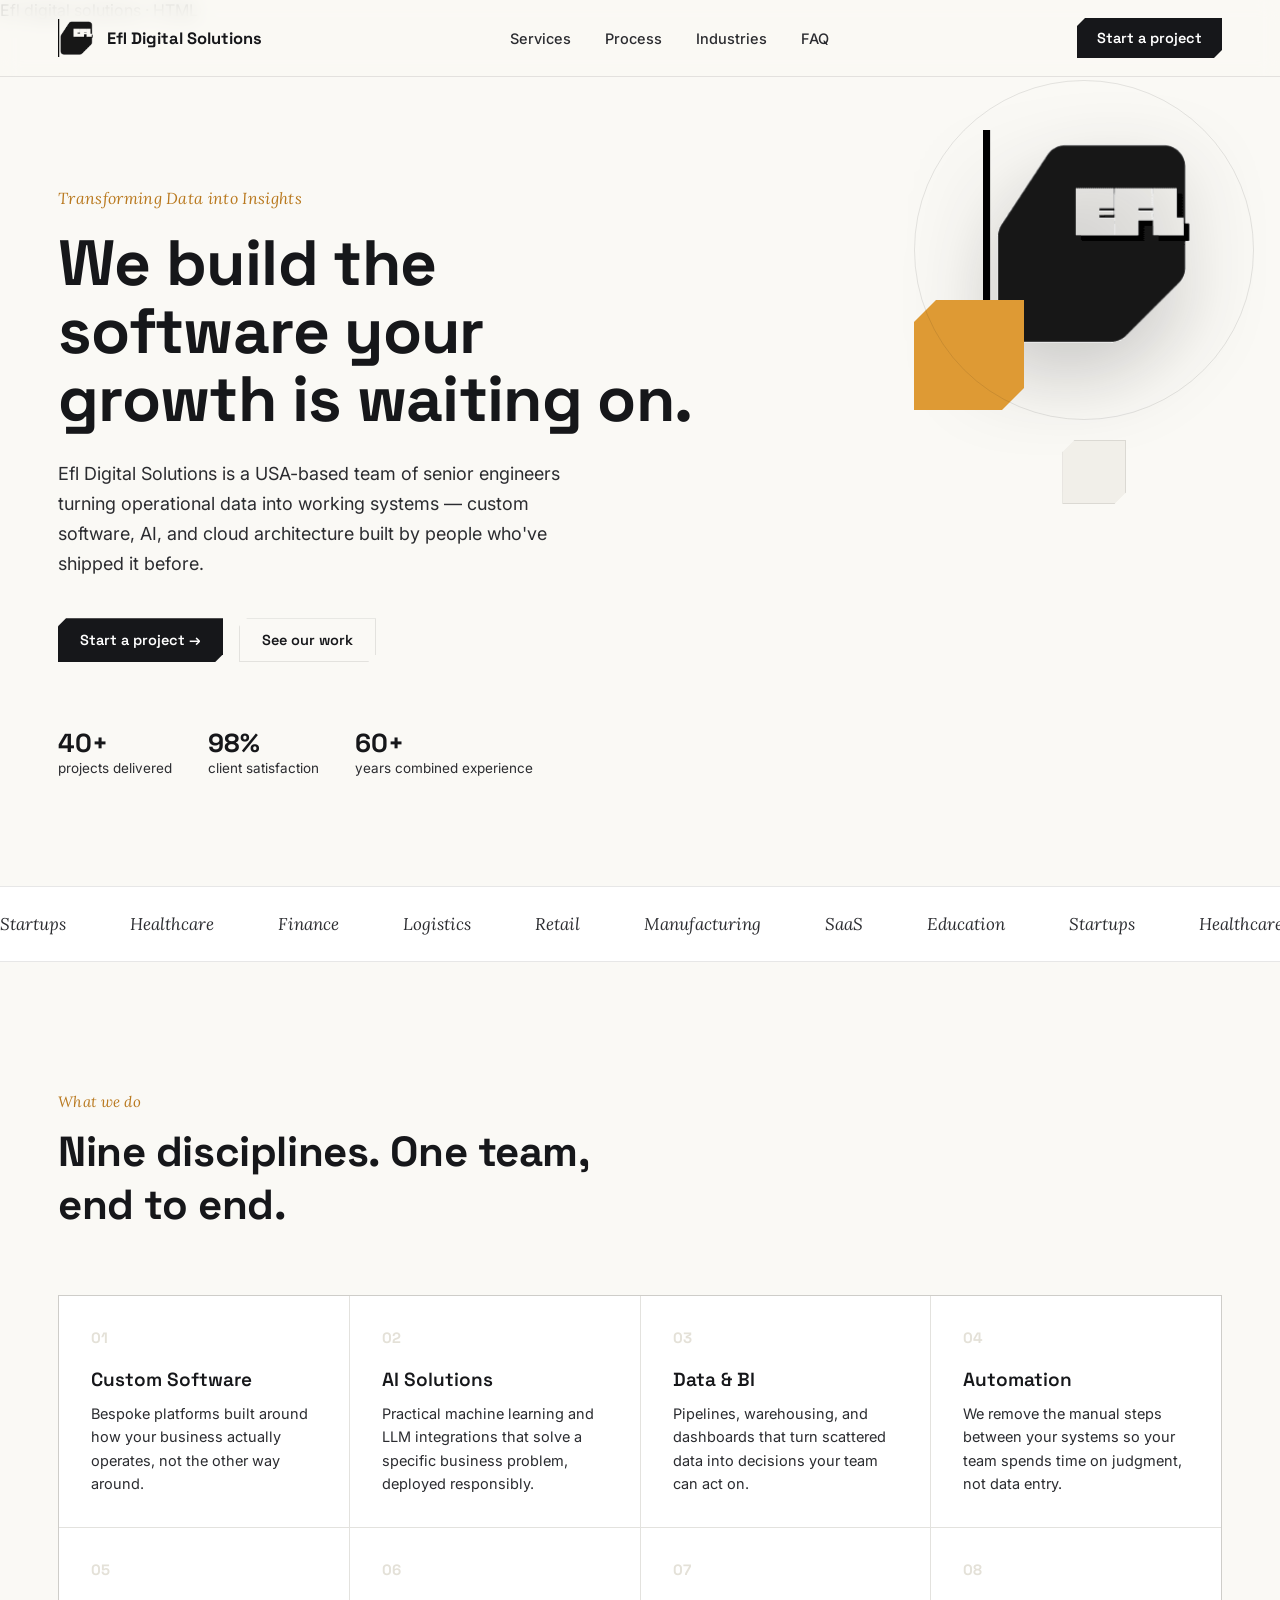
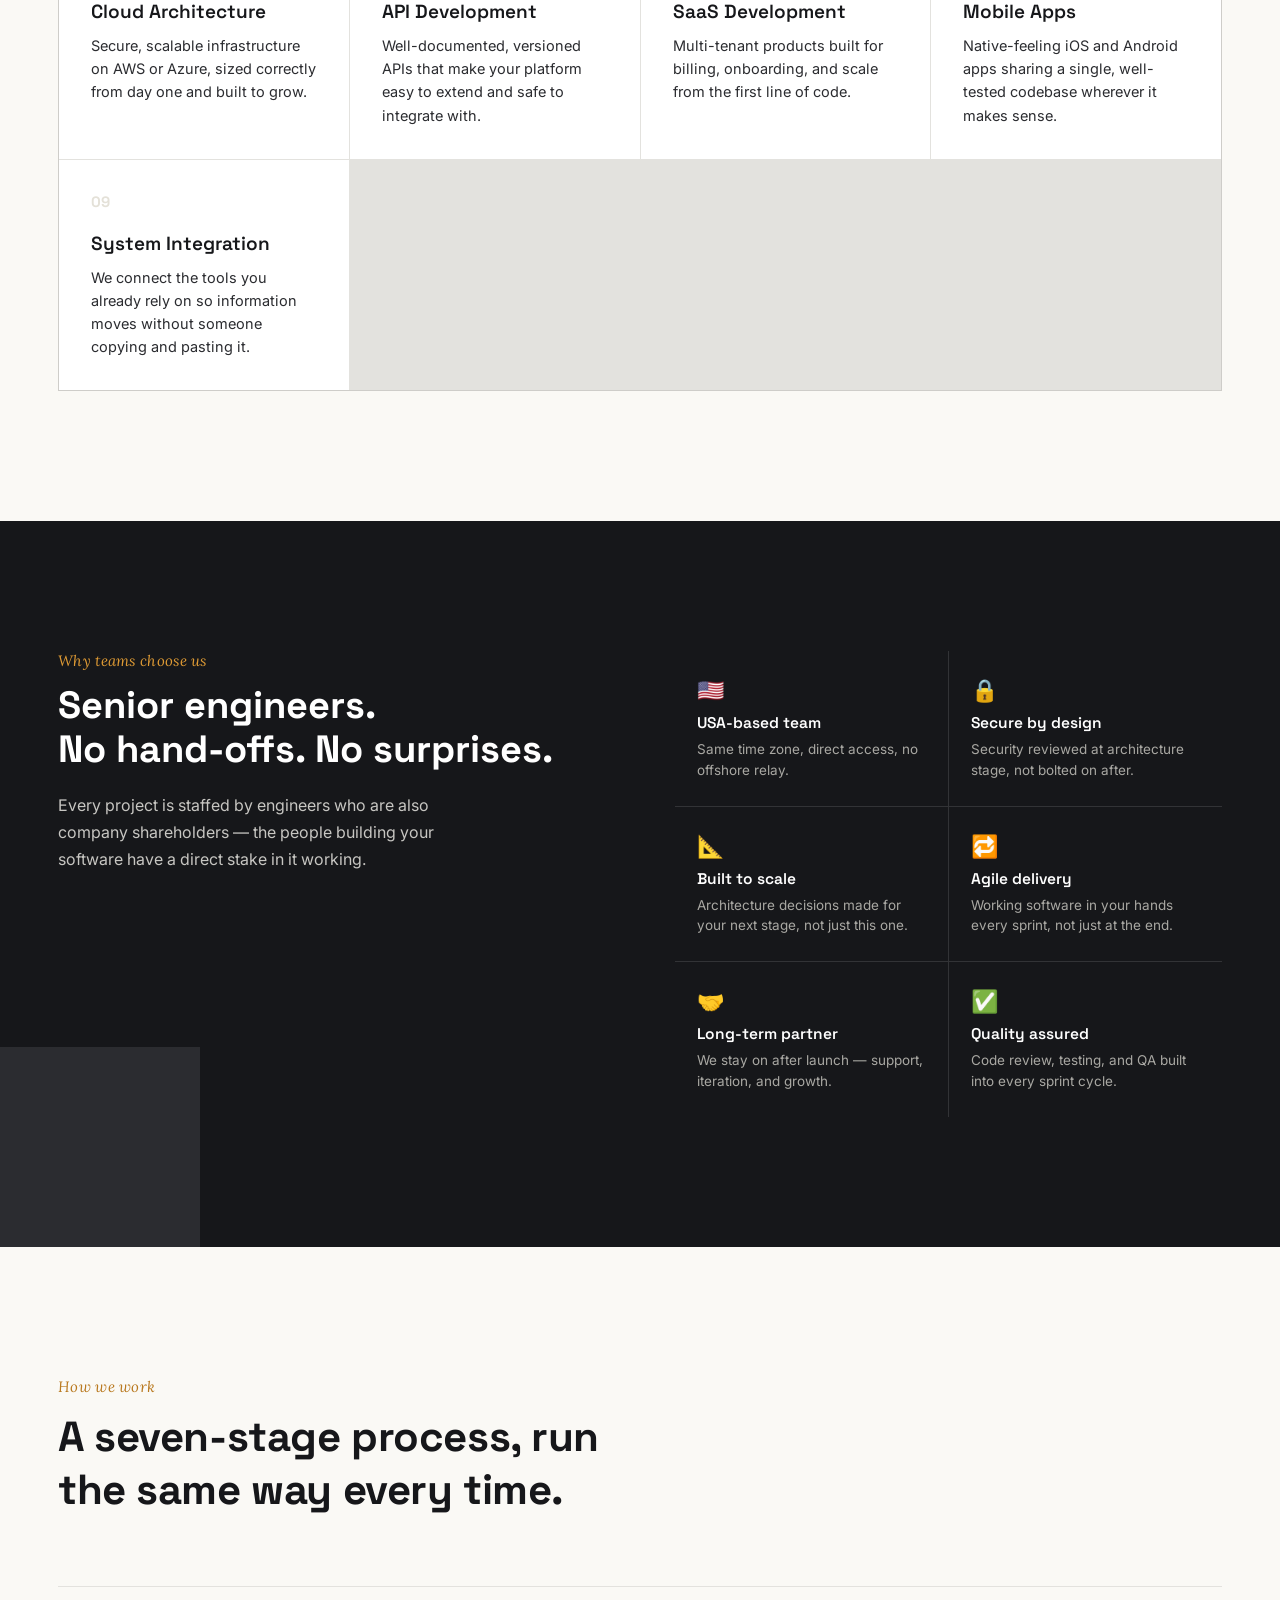
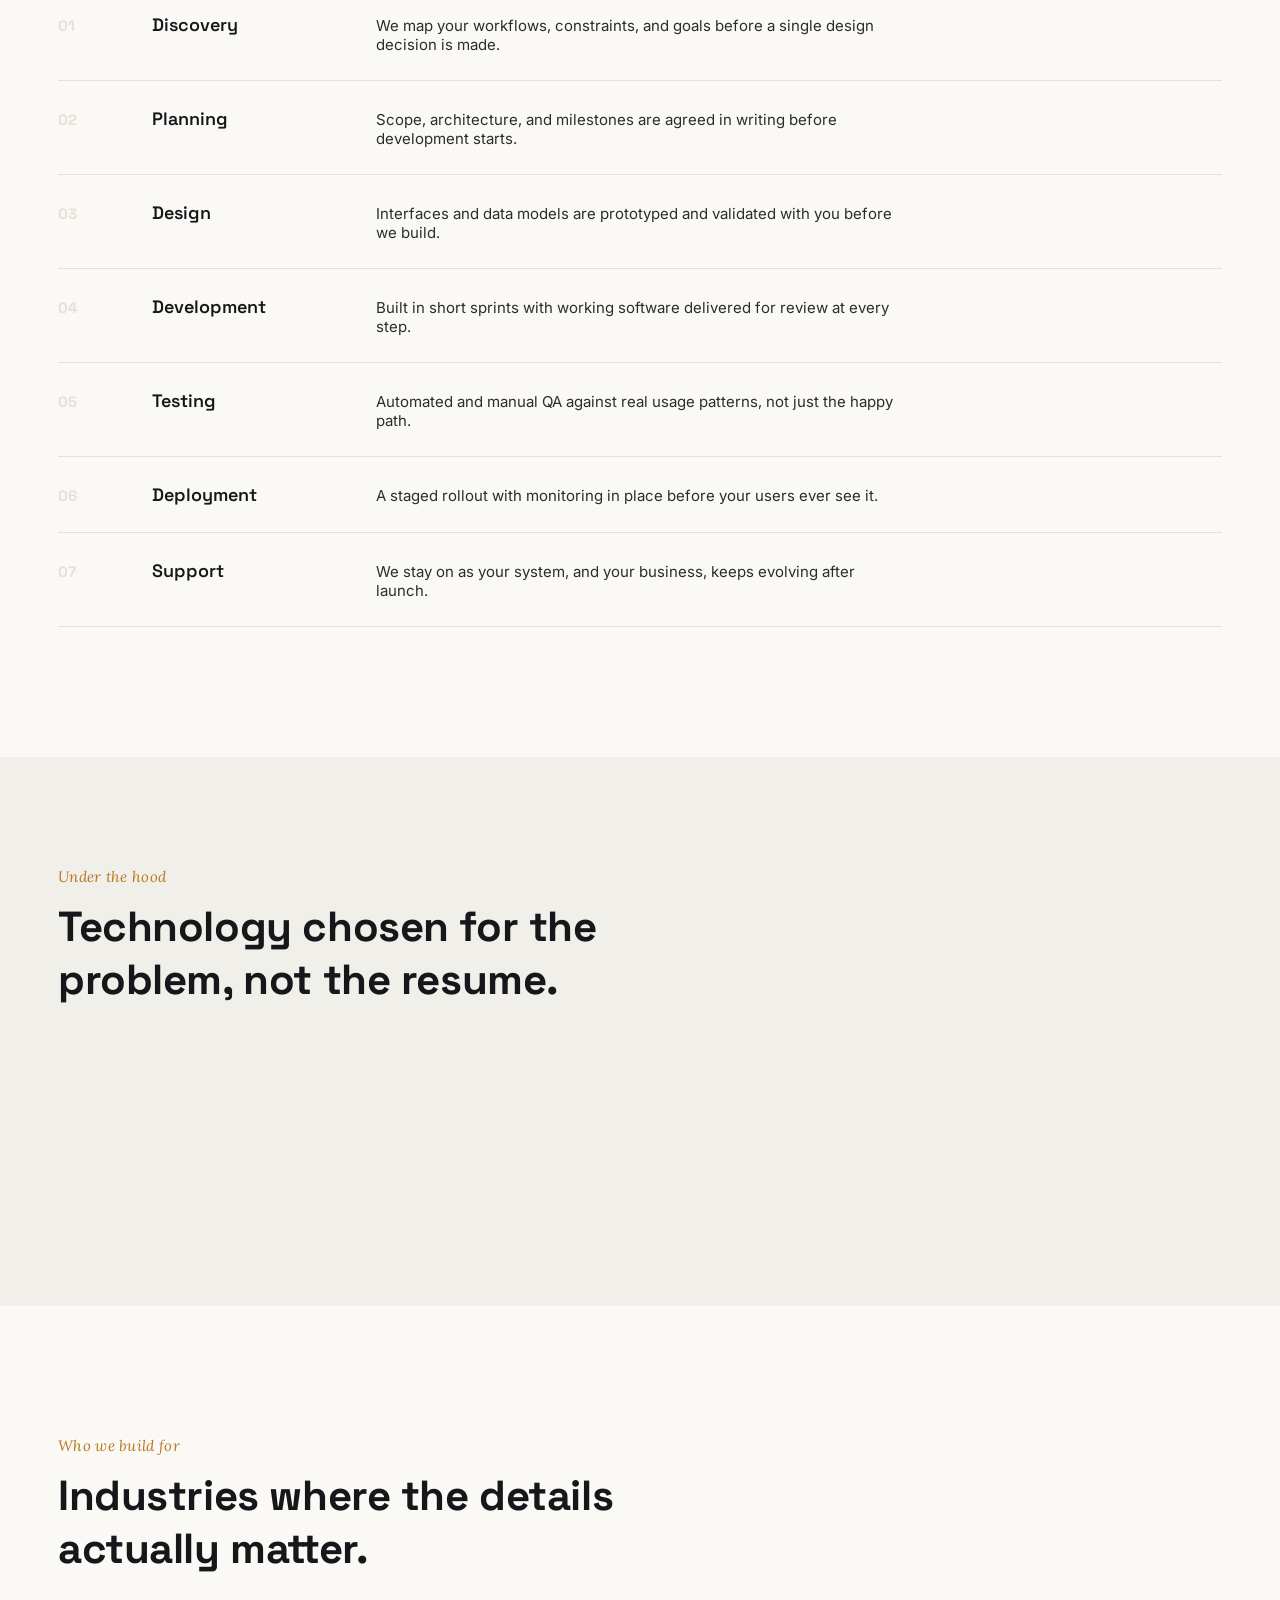
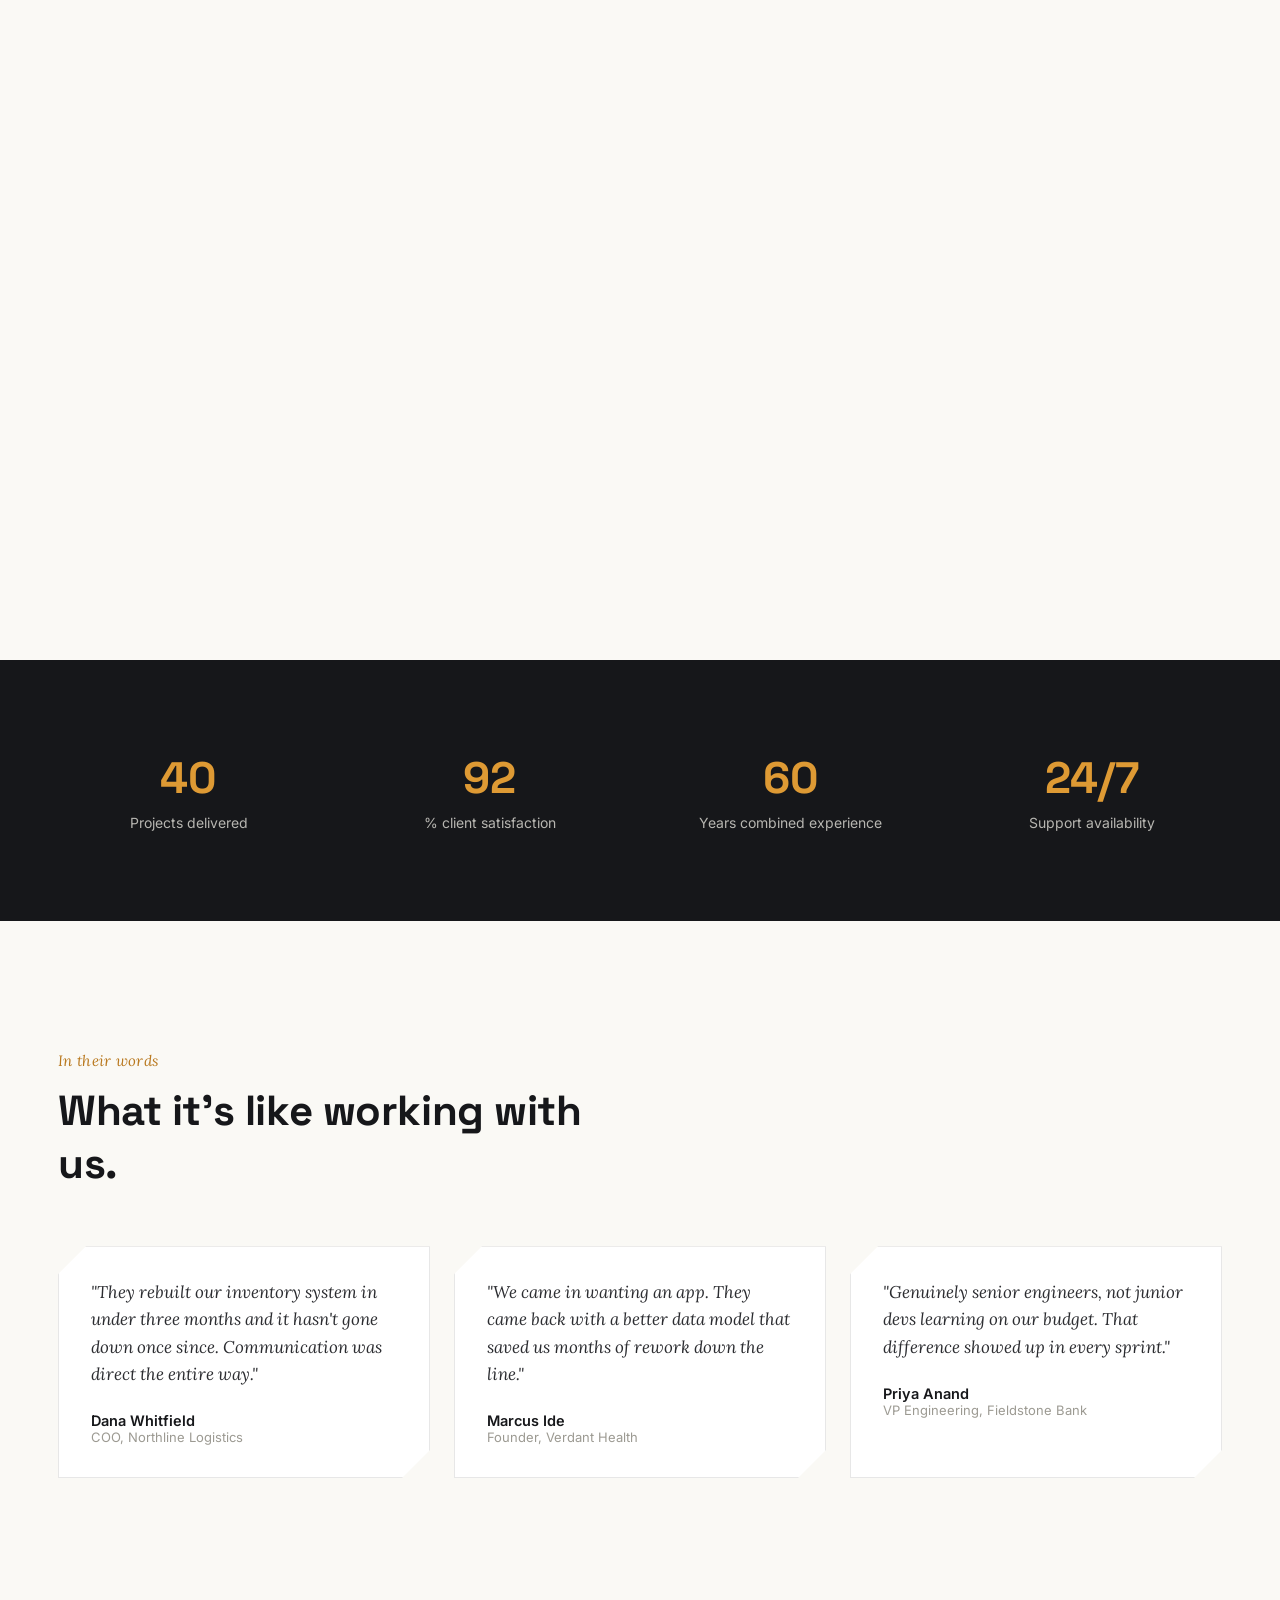
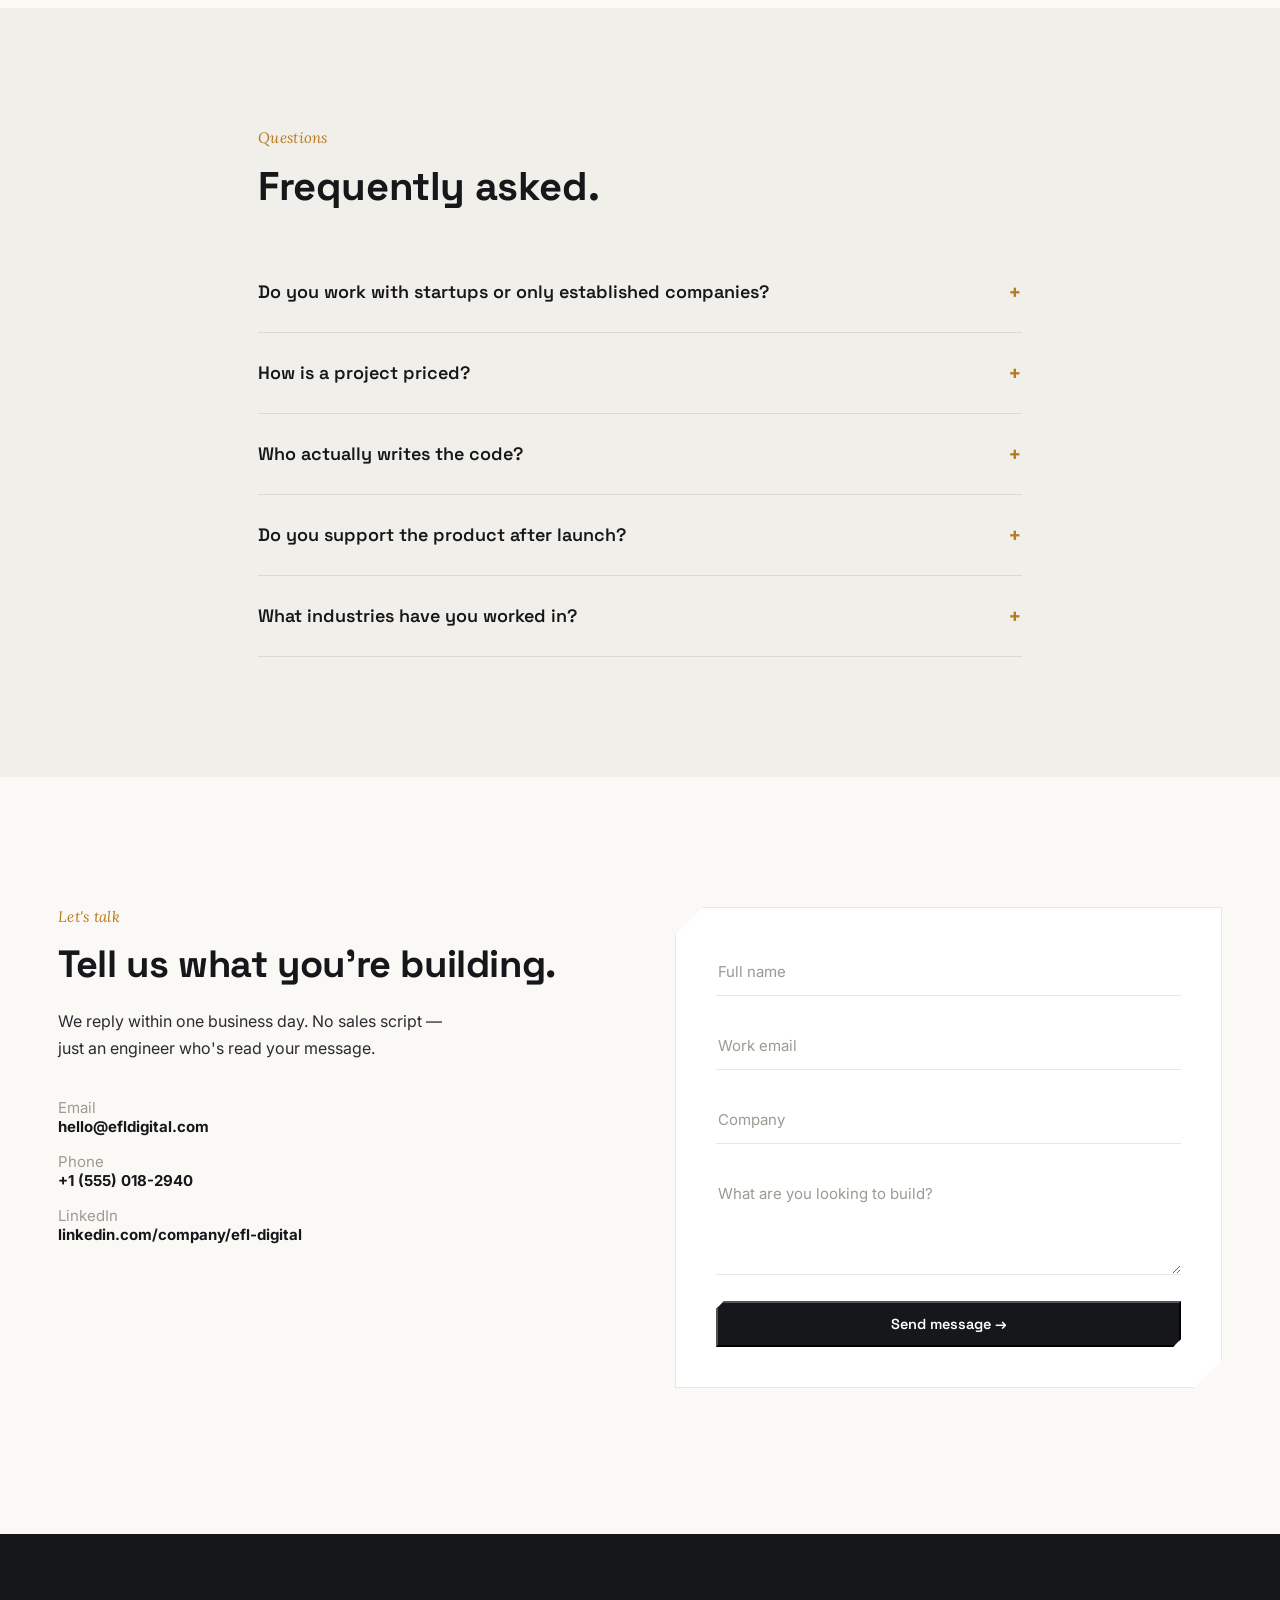
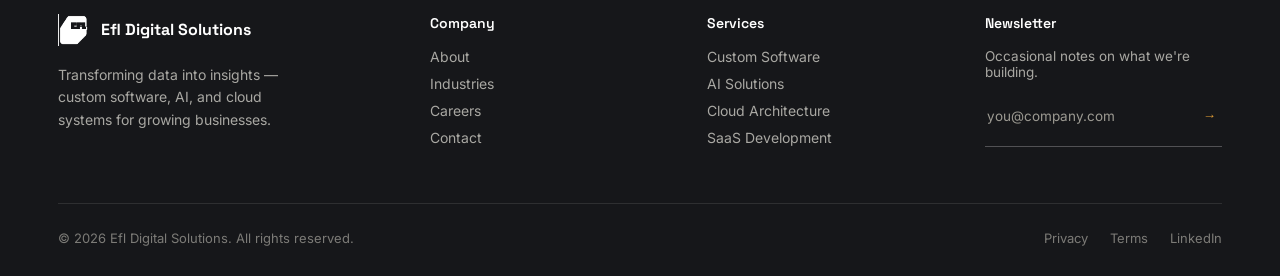
==== efl.html @ 9c18bae8 "Initial commit" ====
Efl digital solutions · HTML
<!DOCTYPE html>
<html lang="en">
<head>
<meta charset="UTF-8">
<meta name="viewport" content="width=device-width, initial-scale=1.0">
<title>Efl Digital Solutions — Transforming Data into Insights</title>
<link rel="icon" type="image/png" href="../EFL/Images/high-resolution-logo-grayscale.ico">
<link rel="preconnect" href="https://fonts.googleapis.com">
<link rel="preconnect" href="https://fonts.gstatic.com" crossorigin>
<link href="https://fonts.googleapis.com/css2?family=Space+Grotesk:wght@400;500;600;700&family=Inter:wght@400;500;600&family=Lora:ital,wght@1,400;1,500&display=swap" rel="stylesheet">
<link rel="stylesheet" href="efl.css">
</head>
<body>
 
<!-- NAV -->
<nav>
  <div class="container nav-inner">
    <a href="#top" class="logo-link" aria-label="Efl Digital Solutions — home">
      <img src="[data-uri]" alt="Efl Digital Solutions" class="logo-mark">
      <div class="display" style="font-weight:700;font-size:16.5px;">Efl Digital Solutions</div>
    </a>
    <div class="nav-links" style="display:flex;gap:34px;align-items:center;">
      <a href="#services">Services</a>
      <a href="#process">Process</a>
      <a href="#work">Industries</a>
      <a href="#faq">FAQ</a>
    </div>
    <div class="nav-cta">
      <a href="#contact" class="btn btn-primary" style="padding:11px 20px;">Start a project</a>
      <button class="hamburger" id="hamburgerBtn" aria-label="Open menu"><span></span><span></span><span></span></button>
    </div>
  </div>
  <div class="mobile-menu" id="mobileMenu">
    <a href="#services">Services</a>
    <a href="#process">Process</a>
    <a href="#work">Industries</a>
    <a href="#faq">FAQ</a>
    <a href="#contact">Start a project</a>
  </div>
</nav>
<div id="top"></div>
 
<!-- HERO -->
<header style="position:relative;padding:168px 0 110px;overflow:hidden;">
  <div class="grain" style="position:absolute;inset:0;pointer-events:none;"></div>
  <!-- geometry -->
  <div class="hero-shape float" style="top:110px;right:6%;filter:drop-shadow(0 30px 40px rgba(22,23,26,0.22));">
    <img src="[data-uri]" alt="" style="width:220px;height:auto;display:block;">
  </div>
  <div class="hero-shape float-slow" style="top:280px;right:20%;width:110px;height:110px;background:var(--amber);clip-path:polygon(0 22px,22px 0,100% 0,100% calc(100% - 22px),calc(100% - 22px) 100%,0 100%);"></div>
  <div class="hero-shape spin-slow" style="top:60px;right:2%;width:340px;height:340px;border:1px solid var(--line);border-radius:50%;"></div>
  <div class="hero-shape" style="top:420px;right:12%;width:64px;height:64px;background:var(--paper-dim);border:1px solid var(--line);clip-path:polygon(0 12px,12px 0,100% 0,100% calc(100% - 12px),calc(100% - 12px) 100%,0 100%);"></div>
 
  <div class="container" style="position:relative;">
    <div style="max-width:640px;">
      <div class="eyebrow reveal in" style="font-size:16px;margin-bottom:22px;">Transforming Data into Insights</div>
      <h1 class="display" style="font-size:clamp(40px,5.4vw,64px);line-height:1.06;font-weight:700;margin:0 0 26px;letter-spacing:-.01em;">
        We build the software your growth is waiting on.
      </h1>
      <p style="font-size:18px;line-height:1.65;color:var(--charcoal);max-width:520px;margin:0 0 40px;">
        Efl Digital Solutions is a USA-based team of senior engineers turning
        operational data into working systems — custom software, AI, and cloud
        architecture built by people who've shipped it before.
      </p>
      <div style="display:flex;gap:16px;flex-wrap:wrap;">
        <a href="#contact" class="btn btn-primary">Start a project →</a>
        <a href="#work" class="btn btn-ghost">See our work</a>
      </div>
      <div style="display:flex;gap:36px;margin-top:64px;flex-wrap:wrap;">
        <div><div class="display" style="font-size:26px;font-weight:700;">40+</div><div style="font-size:13.5px;color:var(--charcoal);">projects delivered</div></div>
        <div><div class="display" style="font-size:26px;font-weight:700;">98%</div><div style="font-size:13.5px;color:var(--charcoal);">client satisfaction</div></div>
        <div><div class="display" style="font-size:26px;font-weight:700;">60+</div><div style="font-size:13.5px;color:var(--charcoal);">years combined experience</div></div>
      </div>
    </div>
  </div>
</header>
 
<!-- LOGO MARQUEE -->
<section style="border-top:1px solid var(--line);border-bottom:1px solid var(--line);padding:26px 0;overflow:hidden;background:#fff;">
  <div class="marquee-track">
    <!-- repeated twice for seamless loop -->
    <span class="serif-italic" style="font-size:17px;color:var(--charcoal);">Startups</span>
    <span class="serif-italic" style="font-size:17px;color:var(--charcoal);">Healthcare</span>
    <span class="serif-italic" style="font-size:17px;color:var(--charcoal);">Finance</span>
    <span class="serif-italic" style="font-size:17px;color:var(--charcoal);">Logistics</span>
    <span class="serif-italic" style="font-size:17px;color:var(--charcoal);">Retail</span>
    <span class="serif-italic" style="font-size:17px;color:var(--charcoal);">Manufacturing</span>
    <span class="serif-italic" style="font-size:17px;color:var(--charcoal);">SaaS</span>
    <span class="serif-italic" style="font-size:17px;color:var(--charcoal);">Education</span>
    <span class="serif-italic" style="font-size:17px;color:var(--charcoal);">Startups</span>
    <span class="serif-italic" style="font-size:17px;color:var(--charcoal);">Healthcare</span>
    <span class="serif-italic" style="font-size:17px;color:var(--charcoal);">Finance</span>
    <span class="serif-italic" style="font-size:17px;color:var(--charcoal);">Logistics</span>
    <span class="serif-italic" style="font-size:17px;color:var(--charcoal);">Retail</span>
    <span class="serif-italic" style="font-size:17px;color:var(--charcoal);">Manufacturing</span>
    <span class="serif-italic" style="font-size:17px;color:var(--charcoal);">SaaS</span>
    <span class="serif-italic" style="font-size:17px;color:var(--charcoal);">Education</span>
  </div>
</section>
 
<!-- SERVICES -->
<section id="services" style="padding:130px 0;">
  <div class="container">
    <div class="reveal" style="max-width:560px;margin-bottom:64px;">
      <div class="eyebrow" style="font-size:15px;margin-bottom:14px;">What we do</div>
      <h2 class="display" style="font-size:clamp(30px,4vw,42px);font-weight:700;margin:0;letter-spacing:-.01em;">Nine disciplines. One team, end to end.</h2>
    </div>
    <div style="display:grid;grid-template-columns:repeat(auto-fit,minmax(280px,1fr));gap:1px;background:var(--line);border:1px solid var(--line);">
      <!-- service cards generated inline -->
      <div class="card reveal" data-svc="01" data-t="Custom Software" data-d="Bespoke platforms built around how your business actually operates, not the other way around."></div>
      <div class="card reveal" data-svc="02" data-t="AI Solutions" data-d="Practical machine learning and LLM integrations that solve a specific business problem, deployed responsibly."></div>
      <div class="card reveal" data-svc="03" data-t="Data & BI" data-d="Pipelines, warehousing, and dashboards that turn scattered data into decisions your team can act on."></div>
      <div class="card reveal" data-svc="04" data-t="Automation" data-d="We remove the manual steps between your systems so your team spends time on judgment, not data entry."></div>
      <div class="card reveal" data-svc="05" data-t="Cloud Architecture" data-d="Secure, scalable infrastructure on AWS or Azure, sized correctly from day one and built to grow."></div>
      <div class="card reveal" data-svc="06" data-t="API Development" data-d="Well-documented, versioned APIs that make your platform easy to extend and safe to integrate with."></div>
      <div class="card reveal" data-svc="07" data-t="SaaS Development" data-d="Multi-tenant products built for billing, onboarding, and scale from the first line of code."></div>
      <div class="card reveal" data-svc="08" data-t="Mobile Apps" data-d="Native-feeling iOS and Android apps sharing a single, well-tested codebase wherever it makes sense."></div>
      <div class="card reveal" data-svc="09" data-t="System Integration" data-d="We connect the tools you already rely on so information moves without someone copying and pasting it."></div>
    </div>
  </div>
</section>
 
<!-- WHY US -->
<section style="background:var(--ink);color:#fff;padding:130px 0;position:relative;overflow:hidden;">
  <div class="hero-shape float-slow" style="bottom:-60px;left:-60px;width:260px;height:260px;background:var(--charcoal);clip-path:polygon(0 50px,50px 0,100% 0,100% calc(100% - 50px),calc(100% - 50px) 100%,0 100%);"></div>
  <div class="container" style="position:relative;">
    <div style="display:grid;grid-template-columns:1fr 1fr;gap:70px;align-items:start;">
      <div class="reveal">
        <div class="eyebrow" style="font-size:15px;margin-bottom:14px;color:var(--amber);">Why teams choose us</div>
        <h2 class="display" style="font-size:clamp(28px,3.6vw,38px);font-weight:700;line-height:1.15;margin:0 0 20px;">Senior engineers.<br>No hand-offs. No surprises.</h2>
        <p style="color:#C7C6C2;line-height:1.7;font-size:16px;max-width:420px;">Every project is staffed by engineers who are also company shareholders — the people building your software have a direct stake in it working.</p>
      </div>
      <div style="display:grid;grid-template-columns:1fr 1fr;gap:1px;background:rgba(255,255,255,0.12);">
        <div class="reveal" style="padding:26px 22px;background:var(--ink);"><div style="font-size:22px;margin-bottom:10px;">🇺🇸</div><div class="display" style="font-weight:600;font-size:15.5px;margin-bottom:6px;">USA-based team</div><div style="font-size:13.5px;color:#A9A8A3;line-height:1.5;">Same time zone, direct access, no offshore relay.</div></div>
        <div class="reveal" style="padding:26px 22px;background:var(--ink);"><div style="font-size:22px;margin-bottom:10px;">🔒</div><div class="display" style="font-weight:600;font-size:15.5px;margin-bottom:6px;">Secure by design</div><div style="font-size:13.5px;color:#A9A8A3;line-height:1.5;">Security reviewed at architecture stage, not bolted on after.</div></div>
        <div class="reveal" style="padding:26px 22px;background:var(--ink);"><div style="font-size:22px;margin-bottom:10px;">📐</div><div class="display" style="font-weight:600;font-size:15.5px;margin-bottom:6px;">Built to scale</div><div style="font-size:13.5px;color:#A9A8A3;line-height:1.5;">Architecture decisions made for your next stage, not just this one.</div></div>
        <div class="reveal" style="padding:26px 22px;background:var(--ink);"><div style="font-size:22px;margin-bottom:10px;">🔁</div><div class="display" style="font-weight:600;font-size:15.5px;margin-bottom:6px;">Agile delivery</div><div style="font-size:13.5px;color:#A9A8A3;line-height:1.5;">Working software in your hands every sprint, not just at the end.</div></div>
        <div class="reveal" style="padding:26px 22px;background:var(--ink);"><div style="font-size:22px;margin-bottom:10px;">🤝</div><div class="display" style="font-weight:600;font-size:15.5px;margin-bottom:6px;">Long-term partner</div><div style="font-size:13.5px;color:#A9A8A3;line-height:1.5;">We stay on after launch — support, iteration, and growth.</div></div>
        <div class="reveal" style="padding:26px 22px;background:var(--ink);"><div style="font-size:22px;margin-bottom:10px;">✅</div><div class="display" style="font-weight:600;font-size:15.5px;margin-bottom:6px;">Quality assured</div><div style="font-size:13.5px;color:#A9A8A3;line-height:1.5;">Code review, testing, and QA built into every sprint cycle.</div></div>
      </div>
    </div>
  </div>
</section>
 
<!-- PROCESS -->
<section id="process" style="padding:130px 0;">
  <div class="container">
    <div class="reveal" style="max-width:560px;margin-bottom:70px;">
      <div class="eyebrow" style="font-size:15px;margin-bottom:14px;">How we work</div>
      <h2 class="display" style="font-size:clamp(30px,4vw,42px);font-weight:700;margin:0;letter-spacing:-.01em;">A seven-stage process, run the same way every time.</h2>
    </div>
    <div style="display:flex;flex-direction:column;">
      <!-- rows -->
      <div class="reveal" style="display:grid;grid-template-columns:70px 200px 1fr;gap:24px;padding:26px 0;border-top:1px solid var(--line);align-items:baseline;">
        <div class="num">01</div><div class="display" style="font-weight:600;font-size:18px;">Discovery</div><div style="color:var(--charcoal);font-size:15px;max-width:520px;">We map your workflows, constraints, and goals before a single design decision is made.</div>
      </div>
      <div class="reveal" style="display:grid;grid-template-columns:70px 200px 1fr;gap:24px;padding:26px 0;border-top:1px solid var(--line);align-items:baseline;">
        <div class="num">02</div><div class="display" style="font-weight:600;font-size:18px;">Planning</div><div style="color:var(--charcoal);font-size:15px;max-width:520px;">Scope, architecture, and milestones are agreed in writing before development starts.</div>
      </div>
      <div class="reveal" style="display:grid;grid-template-columns:70px 200px 1fr;gap:24px;padding:26px 0;border-top:1px solid var(--line);align-items:baseline;">
        <div class="num">03</div><div class="display" style="font-weight:600;font-size:18px;">Design</div><div style="color:var(--charcoal);font-size:15px;max-width:520px;">Interfaces and data models are prototyped and validated with you before we build.</div>
      </div>
      <div class="reveal" style="display:grid;grid-template-columns:70px 200px 1fr;gap:24px;padding:26px 0;border-top:1px solid var(--line);align-items:baseline;">
        <div class="num">04</div><div class="display" style="font-weight:600;font-size:18px;">Development</div><div style="color:var(--charcoal);font-size:15px;max-width:520px;">Built in short sprints with working software delivered for review at every step.</div>
      </div>
      <div class="reveal" style="display:grid;grid-template-columns:70px 200px 1fr;gap:24px;padding:26px 0;border-top:1px solid var(--line);align-items:baseline;">
        <div class="num">05</div><div class="display" style="font-weight:600;font-size:18px;">Testing</div><div style="color:var(--charcoal);font-size:15px;max-width:520px;">Automated and manual QA against real usage patterns, not just the happy path.</div>
      </div>
      <div class="reveal" style="display:grid;grid-template-columns:70px 200px 1fr;gap:24px;padding:26px 0;border-top:1px solid var(--line);align-items:baseline;">
        <div class="num">06</div><div class="display" style="font-weight:600;font-size:18px;">Deployment</div><div style="color:var(--charcoal);font-size:15px;max-width:520px;">A staged rollout with monitoring in place before your users ever see it.</div>
      </div>
      <div class="reveal" style="display:grid;grid-template-columns:70px 200px 1fr;gap:24px;padding:26px 0;border-top:1px solid var(--line);border-bottom:1px solid var(--line);align-items:baseline;">
        <div class="num">07</div><div class="display" style="font-weight:600;font-size:18px;">Support</div><div style="color:var(--charcoal);font-size:15px;max-width:520px;">We stay on as your system, and your business, keeps evolving after launch.</div>
      </div>
    </div>
  </div>
</section>
 
<!-- TECH STACK -->
<section style="background:var(--paper-dim);padding:110px 0;">
  <div class="container">
    <div class="reveal" style="max-width:560px;margin-bottom:56px;">
      <div class="eyebrow" style="font-size:15px;margin-bottom:14px;">Under the hood</div>
      <h2 class="display" style="font-size:clamp(30px,4vw,42px);font-weight:700;margin:0;letter-spacing:-.01em;">Technology chosen for the problem, not the resume.</h2>
    </div>
    <div style="display:grid;grid-template-columns:repeat(auto-fit,minmax(140px,1fr));gap:14px;">
      <!-- tech chips -->
    </div>
    <div id="techGrid" style="display:grid;grid-template-columns:repeat(auto-fit,minmax(140px,1fr));gap:14px;"></div>
  </div>
</section>
 
<!-- INDUSTRIES -->
<section id="work" style="padding:130px 0;">
  <div class="container">
    <div class="reveal" style="max-width:560px;margin-bottom:56px;">
      <div class="eyebrow" style="font-size:15px;margin-bottom:14px;">Who we build for</div>
      <h2 class="display" style="font-size:clamp(30px,4vw,42px);font-weight:700;margin:0;letter-spacing:-.01em;">Industries where the details actually matter.</h2>
    </div>
    <div id="indGrid" style="display:grid;grid-template-columns:repeat(auto-fit,minmax(220px,1fr));gap:20px;"></div>
  </div>
</section>
 
<!-- STATS -->
<section style="background:var(--ink);color:#fff;padding:90px 0;">
  <div class="container" style="display:grid;grid-template-columns:repeat(auto-fit,minmax(180px,1fr));gap:40px;text-align:center;">
    <div class="reveal"><div class="display counter" data-target="40" style="font-size:44px;font-weight:700;color:var(--amber);">0</div><div style="font-size:14px;color:#B7B6B1;margin-top:8px;">Projects delivered</div></div>
    <div class="reveal"><div class="display counter" data-target="98" style="font-size:44px;font-weight:700;color:var(--amber);">0</div><div style="font-size:14px;color:#B7B6B1;margin-top:8px;">% client satisfaction</div></div>
    <div class="reveal"><div class="display counter" data-target="60" style="font-size:44px;font-weight:700;color:var(--amber);">0</div><div style="font-size:14px;color:#B7B6B1;margin-top:8px;">Years combined experience</div></div>
    <div class="reveal"><div class="display" style="font-size:44px;font-weight:700;color:var(--amber);">24/7</div><div style="font-size:14px;color:#B7B6B1;margin-top:8px;">Support availability</div></div>
  </div>
</section>
 
<!-- TESTIMONIALS -->
<section style="padding:130px 0;">
  <div class="container">
    <div class="reveal" style="max-width:560px;margin-bottom:56px;">
      <div class="eyebrow" style="font-size:15px;margin-bottom:14px;">In their words</div>
      <h2 class="display" style="font-size:clamp(30px,4vw,42px);font-weight:700;margin:0;letter-spacing:-.01em;">What it's like working with us.</h2>
    </div>
    <div style="display:grid;grid-template-columns:repeat(auto-fit,minmax(300px,1fr));gap:24px;">
      <div class="card reveal chamfer" style="border:1px solid var(--line);">
        <p class="serif-italic" style="font-size:17px;line-height:1.6;color:var(--charcoal);margin:0 0 24px;">"They rebuilt our inventory system in under three months and it hasn't gone down once since. Communication was direct the entire way."</p>
        <div style="font-weight:600;font-size:14.5px;">Dana Whitfield</div>
        <div style="font-size:13px;color:#9C9A92;">COO, Northline Logistics</div>
      </div>
      <div class="card reveal chamfer" style="border:1px solid var(--line);">
        <p class="serif-italic" style="font-size:17px;line-height:1.6;color:var(--charcoal);margin:0 0 24px;">"We came in wanting an app. They came back with a better data model that saved us months of rework down the line."</p>
        <div style="font-weight:600;font-size:14.5px;">Marcus Ide</div>
        <div style="font-size:13px;color:#9C9A92;">Founder, Verdant Health</div>
      </div>
      <div class="card reveal chamfer" style="border:1px solid var(--line);">
        <p class="serif-italic" style="font-size:17px;line-height:1.6;color:var(--charcoal);margin:0 0 24px;">"Genuinely senior engineers, not junior devs learning on our budget. That difference showed up in every sprint."</p>
        <div style="font-weight:600;font-size:14.5px;">Priya Anand</div>
        <div style="font-size:13px;color:#9C9A92;">VP Engineering, Fieldstone Bank</div>
      </div>
    </div>
  </div>
</section>
 
<!-- FAQ -->
<section id="faq" style="background:var(--paper-dim);padding:120px 0;">
  <div class="container" style="max-width:820px;">
    <div class="reveal" style="margin-bottom:40px;">
      <div class="eyebrow" style="font-size:15px;margin-bottom:14px;">Questions</div>
      <h2 class="display" style="font-size:clamp(30px,4vw,40px);font-weight:700;margin:0;letter-spacing:-.01em;">Frequently asked.</h2>
    </div>
    <div id="faqList"></div>
  </div>
</section>
 
<!-- CONTACT -->
<section id="contact" style="padding:130px 0;">
  <div class="container" style="display:grid;grid-template-columns:1fr 1fr;gap:70px;">
    <div class="reveal">
      <div class="eyebrow" style="font-size:15px;margin-bottom:14px;">Let's talk</div>
      <h2 class="display" style="font-size:clamp(28px,3.6vw,38px);font-weight:700;margin:0 0 20px;letter-spacing:-.01em;">Tell us what you're building.</h2>
      <p style="color:var(--charcoal);line-height:1.7;font-size:16px;max-width:400px;margin:0 0 36px;">We reply within one business day. No sales script — just an engineer who's read your message.</p>
      <div style="display:flex;flex-direction:column;gap:16px;font-size:15px;">
        <div><span style="color:#9C9A92;">Email</span><br><strong>hello@efldigital.com</strong></div>
        <div><span style="color:#9C9A92;">Phone</span><br><strong>+1 (555) 018-2940</strong></div>
        <div><span style="color:#9C9A92;">LinkedIn</span><br><strong>linkedin.com/company/efl-digital</strong></div>
      </div>
    </div>
    <form class="reveal chamfer" style="background:#fff;border:1px solid var(--line);padding:40px;" onsubmit="event.preventDefault(); this.querySelector('.form-msg').style.display='block';">
      <div style="display:flex;flex-direction:column;gap:26px;">
        <input type="text" placeholder="Full name" required>
        <input type="email" placeholder="Work email" required>
        <input type="text" placeholder="Company">
        <textarea rows="4" placeholder="What are you looking to build?" required></textarea>
        <button type="submit" class="btn btn-primary" style="justify-content:center;">Send message →</button>
        <div class="form-msg" style="display:none;font-size:13.5px;color:var(--amber-deep);">Thanks — we'll be in touch within one business day.</div>
      </div>
    </form>
  </div>
</section>
 
<!-- FOOTER -->
<footer style="background:var(--ink);color:#fff;padding:80px 0 30px;">
  <div class="container">
    <div style="display:grid;grid-template-columns:1.4fr 1fr 1fr 1fr;gap:40px;padding-bottom:56px;border-bottom:1px solid rgba(255,255,255,0.1);">
      <div>
        <div style="display:flex;align-items:center;gap:12px;margin-bottom:18px;">
          <img src="[data-uri]" alt="Efl Digital Solutions" style="height:32px;width:auto;filter:invert(1) brightness(1.4);">
          <div class="display" style="font-weight:700;font-size:16px;">Efl Digital Solutions</div>
        </div>
        <p style="color:#A9A8A3;font-size:14px;line-height:1.6;max-width:260px;">Transforming data into insights — custom software, AI, and cloud systems for growing businesses.</p>
      </div>
      <div>
        <div style="font-family:'Space Grotesk';font-weight:600;font-size:14px;margin-bottom:16px;">Company</div>
        <div style="display:flex;flex-direction:column;gap:10px;font-size:14px;color:#A9A8A3;">
          <a href="#" style="color:inherit;text-decoration:none;">About</a>
          <a href="#work" style="color:inherit;text-decoration:none;">Industries</a>
          <a href="#" style="color:inherit;text-decoration:none;">Careers</a>
          <a href="#contact" style="color:inherit;text-decoration:none;">Contact</a>
        </div>
      </div>
      <div>
        <div style="font-family:'Space Grotesk';font-weight:600;font-size:14px;margin-bottom:16px;">Services</div>
        <div style="display:flex;flex-direction:column;gap:10px;font-size:14px;color:#A9A8A3;">
          <a href="#services" style="color:inherit;text-decoration:none;">Custom Software</a>
          <a href="#services" style="color:inherit;text-decoration:none;">AI Solutions</a>
          <a href="#services" style="color:inherit;text-decoration:none;">Cloud Architecture</a>
          <a href="#services" style="color:inherit;text-decoration:none;">SaaS Development</a>
        </div>
      </div>
      <div>
        <div style="font-family:'Space Grotesk';font-weight:600;font-size:14px;margin-bottom:16px;">Newsletter</div>
        <p style="color:#A9A8A3;font-size:13.5px;margin:0 0 14px;">Occasional notes on what we're building.</p>
        <div style="display:flex;border-bottom:1px solid rgba(255,255,255,0.25);padding-bottom:8px;">
          <input type="email" placeholder="you@company.com" style="border:none;color:#fff;font-size:13.5px;">
          <button style="background:none;border:none;color:var(--amber);font-weight:600;cursor:pointer;">→</button>
        </div>
      </div>
    </div>
    <div style="display:flex;justify-content:space-between;align-items:center;padding-top:26px;flex-wrap:wrap;gap:14px;">
      <div style="font-size:13px;color:#7C7B77;">© 2026 Efl Digital Solutions. All rights reserved.</div>
      <div style="display:flex;gap:22px;font-size:13px;color:#7C7B77;">
        <a href="#" style="color:inherit;text-decoration:none;">Privacy</a>
        <a href="#" style="color:inherit;text-decoration:none;">Terms</a>
        <a href="#" style="color:inherit;text-decoration:none;">LinkedIn</a>
      </div>
    </div>
  </div>
</footer>
 
<script>
  // mobile menu toggle
  const hamburgerBtn = document.getElementById('hamburgerBtn');
  const mobileMenu = document.getElementById('mobileMenu');
  hamburgerBtn.addEventListener('click', ()=> mobileMenu.classList.toggle('open'));
  mobileMenu.querySelectorAll('a').forEach(a=> a.addEventListener('click', ()=> mobileMenu.classList.remove('open')));
 
  // reveal on scroll
  const io = new IntersectionObserver((entries)=>{
    entries.forEach(e=>{ if(e.isIntersecting){ e.target.classList.add('in'); io.unobserve(e.target);} });
  }, {threshold:0.12});
  document.querySelectorAll('.reveal').forEach(el=>io.observe(el));
 
  // build service cards content (title/desc from data attrs) with chamfer + number
  document.querySelectorAll('[data-svc]').forEach(card=>{
    const n = card.getAttribute('data-svc');
    const t = card.getAttribute('data-t');
    const d = card.getAttribute('data-d');
    card.innerHTML = `<div class="num" style="margin-bottom:20px;">${n}</div>
      <div class="display" style="font-weight:600;font-size:19px;margin-bottom:10px;">${t}</div>
      <div style="font-size:14.5px;color:var(--charcoal);line-height:1.6;">${d}</div>`;
  });
 
  // tech chips
  const techs = ["React","Next.js","Node.js","TypeScript","Python","PostgreSQL","AWS","Azure","Docker","Kubernetes","OpenAI","LangChain"];
  const techGrid = document.getElementById('techGrid');
  techs.forEach(t=>{
    const d = document.createElement('div');
    d.className = 'reveal chamfer-sm';
    d.style.cssText = 'background:#fff;border:1px solid var(--line);padding:20px 16px;text-align:center;font-family:Space Grotesk;font-weight:600;font-size:14px;transition:transform .3s;';
    d.textContent = t;
    d.onmouseenter = ()=> d.style.transform='translateY(-4px)';
    d.onmouseleave = ()=> d.style.transform='translateY(0)';
    techGrid.appendChild(d);
  });
 
  // industries
  const industries = [
    ["Healthcare","Patient-facing tools and internal systems built for HIPAA-level rigor."],
    ["Finance","Secure, auditable platforms where every transaction has to be right."],
    ["Retail","Inventory, commerce, and fulfillment systems that scale with demand."],
    ["Logistics","Routing and tracking systems that turn movement into visibility."],
    ["Manufacturing","Production and supply-chain software built around the floor, not the office."],
    ["Education","Platforms for institutions managing students, staff, and content at scale."],
    ["Government","Accessible, compliant systems built to public-sector standards."],
    ["SaaS","Multi-tenant products engineered for billing, security, and scale."],
    ["Non-profit","Mission-driven organizations get enterprise tooling on realistic budgets."]
  ];
  const indGrid = document.getElementById('indGrid');
  industries.forEach(([t,d])=>{
    const el = document.createElement('div');
    el.className='card reveal chamfer';
    el.style.cssText='border:1px solid var(--line);padding:28px;';
    el.innerHTML = `<div class="display" style="font-weight:600;font-size:17px;margin-bottom:8px;">${t}</div><div style="font-size:14px;color:var(--charcoal);line-height:1.55;">${d}</div>`;
    indGrid.appendChild(el);
  });
 
  // faq
  const faqs = [
    ["Do you work with startups or only established companies?","Both. We scope engagements to fit an early-stage budget just as often as we run multi-quarter builds for established teams."],
    ["How is a project priced?","Fixed-scope for well-defined projects, time-and-materials for ongoing or evolving work. You'll get a clear estimate before anything starts."],
    ["Who actually writes the code?","Senior engineers, several of whom are shareholders in the company. We don't staff projects with junior developers learning on the job."],
    ["Do you support the product after launch?","Yes. Most clients move into an ongoing support or retainer arrangement once the initial build ships."],
    ["What industries have you worked in?","Healthcare, finance, logistics, retail, manufacturing, education, and SaaS, among others — see the Industries section above."]
  ];
  const faqList = document.getElementById('faqList');
  faqs.forEach(([q,a])=>{
    const item = document.createElement('div');
    item.className='acc-item';
    item.innerHTML = `<button class="acc-btn">${q}<span class="acc-plus">+</span></button>
      <div class="acc-panel"><div style="padding-bottom:24px;font-size:15px;color:var(--charcoal);line-height:1.65;max-width:640px;">${a}</div></div>`;
    item.querySelector('.acc-btn').onclick = ()=>{
      const wasOpen = item.classList.contains('open');
      document.querySelectorAll('.acc-item').forEach(i=>i.classList.remove('open'));
      if(!wasOpen) item.classList.add('open');
    };
    faqList.appendChild(item);
  });
 
  // counters
  const counters = document.querySelectorAll('.counter');
  const cIo = new IntersectionObserver((entries)=>{
    entries.forEach(e=>{
      if(e.isIntersecting){
        const el = e.target;
        const target = parseInt(el.getAttribute('data-target'));
        let cur = 0;
        const step = Math.max(1, Math.round(target/40));
        const t = setInterval(()=>{
          cur += step;
          if(cur>=target){ cur=target; clearInterval(t); }
          el.textContent = cur;
        }, 30);
        cIo.unobserve(el);
      }
    });
  }, {threshold:0.5});
  counters.forEach(c=>cIo.observe(c));
</script>
</body>
</html>
---- efl.css ----
:root{
    --ink:#16171A;
    --charcoal:#2B2C30;
    --paper:#FAF9F5;
    --paper-dim:#F1EFE9;
    --fog:#E4E1D8;
    --amber:#DE9A34;
    --amber-deep:#B9791F;
    --line: rgba(22,23,26,0.10);
  }
  *{box-sizing:border-box;}
  html{scroll-behavior:smooth;}
  body{
    margin:0;
    background:var(--paper);
    color:var(--ink);
    font-family:'Inter',sans-serif;
    -webkit-font-smoothing:antialiased;
    overflow-x:hidden;
  }
  h1,h2,h3,.display{font-family:'Space Grotesk',sans-serif;}
  .eyebrow{font-family:'Lora',serif;font-style:italic;color:var(--amber-deep);letter-spacing:.02em;}
  .serif-italic{font-family:'Lora',serif;font-style:italic;}
 
  /* ===== Chamfer shape system — one cut corner, echoing the mark ===== */
  .chamfer{ clip-path: polygon(0 28px, 28px 0, 100% 0, 100% calc(100% - 28px), calc(100% - 28px) 100%, 0 100%); }
  .chamfer-sm{ clip-path: polygon(0 14px, 14px 0, 100% 0, 100% calc(100% - 14px), calc(100% - 14px) 100%, 0 100%); }
  .chamfer-lg{ clip-path: polygon(0 56px, 56px 0, 100% 0, 100% calc(100% - 56px), calc(100% - 56px) 100%, 0 100%); }
  .chamfer-inv{ clip-path: polygon(28px 0, 100% 0, 100% 100%, 0 100%, 0 28px); }
  .chamfer-border{
    position:relative;
    background:var(--paper);
  }
  .chamfer-border::before{
    content:"";
    position:absolute; inset:0;
    clip-path: polygon(0 28px, 28px 0, 100% 0, 100% calc(100% - 28px), calc(100% - 28px) 100%, 0 100%);
    padding:1px;
    background: linear-gradient(135deg, var(--line), transparent 40%, var(--line));
    -webkit-mask: linear-gradient(#000 0 0) content-box, linear-gradient(#000 0 0);
    -webkit-mask-composite: xor;
    mask-composite: exclude;
    pointer-events:none;
  }
 
  .container{max-width:1220px;margin:0 auto;padding:0 28px;}
 
  /* nav */
  nav{position:fixed;top:0;left:0;right:0;z-index:50;backdrop-filter: blur(10px);background:rgba(250,249,245,0.82);border-bottom:1px solid var(--line);}
  .nav-inner{display:flex;align-items:center;justify-content:space-between;height:76px;}
  .logo-mark{height:38px;width:auto;display:block;}
  .logo-link{display:flex;align-items:center;gap:12px;text-decoration:none;color:inherit;}
  .nav-links a{color:var(--charcoal);text-decoration:none;font-size:14.5px;font-weight:500;transition:color .2s;}
  .nav-links a:hover{color:var(--amber-deep);}
  .nav-cta{display:flex;align-items:center;gap:18px;}
  .hamburger{display:none;flex-direction:column;gap:5px;background:none;border:none;cursor:pointer;padding:6px;}
  .hamburger span{width:22px;height:2px;background:var(--ink);display:block;}
  .mobile-menu{display:none;flex-direction:column;gap:0;background:var(--paper);border-top:1px solid var(--line);}
  .mobile-menu.open{display:flex;}
  .mobile-menu a{color:var(--charcoal);text-decoration:none;font-size:15.5px;font-weight:500;padding:16px 28px;border-bottom:1px solid var(--line);}
  .btn{
    display:inline-flex;align-items:center;gap:8px;
    padding:12px 22px;
    font-family:'Space Grotesk';font-weight:600;font-size:14.5px;
    text-decoration:none;
    clip-path: polygon(0 8px, 8px 0, 100% 0, 100% calc(100% - 8px), calc(100% - 8px) 100%, 0 100%);
    transition:transform .25s cubic-bezier(.2,.8,.2,1), background .25s;
  }
  .btn-primary{background:var(--ink);color:#fff;}
  .btn-primary:hover{background:var(--amber-deep);transform:translateY(-2px);}
  .btn-ghost{background:transparent;color:var(--ink);border:1px solid var(--line);}
  .btn-ghost:hover{border-color:var(--ink);transform:translateY(-2px);}
  .btn-light{background:#fff;color:var(--ink);}
  .btn-light:hover{background:var(--amber);color:#fff;transform:translateY(-2px);}
 
  /* reveal */
  .reveal{opacity:0;transform:translateY(24px);transition:opacity .8s cubic-bezier(.2,.7,.2,1), transform .8s cubic-bezier(.2,.7,.2,1);}
  .reveal.in{opacity:1;transform:translateY(0);}
 
  /* hero geometry */
  .hero-shape{position:absolute;}
  .float{animation:float 7s ease-in-out infinite;}
  .float-slow{animation:float 10s ease-in-out infinite;}
  @keyframes float{0%,100%{transform:translateY(0);}50%{transform:translateY(-16px);}}
  @keyframes drift{0%{transform:rotate(0deg);}100%{transform:rotate(360deg);}}
  .spin-slow{animation:drift 60s linear infinite;}
 
  .grain{
    background-image: radial-gradient(var(--ink) 0.6px, transparent 0.6px);
    background-size: 14px 14px;
    opacity:.08;
  }
 
  /* cards */
  .card{background:#fff;padding:32px;transition:transform .35s cubic-bezier(.2,.8,.2,1), box-shadow .35s;}
  .card:hover{transform:translateY(-6px);box-shadow:0 24px 48px -20px rgba(22,23,26,0.18);}
 
  .num{font-family:'Space Grotesk';font-weight:700;color:var(--fog);font-size:15px;}
 
  ::selection{background:var(--amber);color:#fff;}
 
  /* accordion */
  .acc-item{border-bottom:1px solid var(--line);}
  .acc-btn{width:100%;display:flex;justify-content:space-between;align-items:center;padding:26px 0;background:none;border:none;text-align:left;cursor:pointer;font-family:'Space Grotesk';font-size:18px;font-weight:600;color:var(--ink);}
  .acc-panel{max-height:0;overflow:hidden;transition:max-height .4s ease;}
  .acc-plus{transition:transform .3s;font-size:22px;color:var(--amber-deep);flex-shrink:0;margin-left:16px;}
  .acc-item.open .acc-plus{transform:rotate(45deg);}
  .acc-item.open .acc-panel{max-height:300px;}
 
  .marquee-track{display:flex;gap:64px;animation:scroll 32s linear infinite;width:max-content;}
  @keyframes scroll{from{transform:translateX(0);}to{transform:translateX(-50%);}}
 
  input, textarea{
    width:100%;background:transparent;border:none;border-bottom:1px solid var(--line);
    padding:14px 2px;font-family:'Inter';font-size:15px;color:var(--ink);outline:none;
    transition:border-color .25s;
  }
  input:focus, textarea:focus{border-color:var(--amber-deep);}
  input::placeholder, textarea::placeholder{color:#9C9A92;}
 
  @media (max-width: 860px){
    .nav-links{display:none !important;}
    .hide-mobile{display:none;}
    .hamburger{display:flex;}
  }
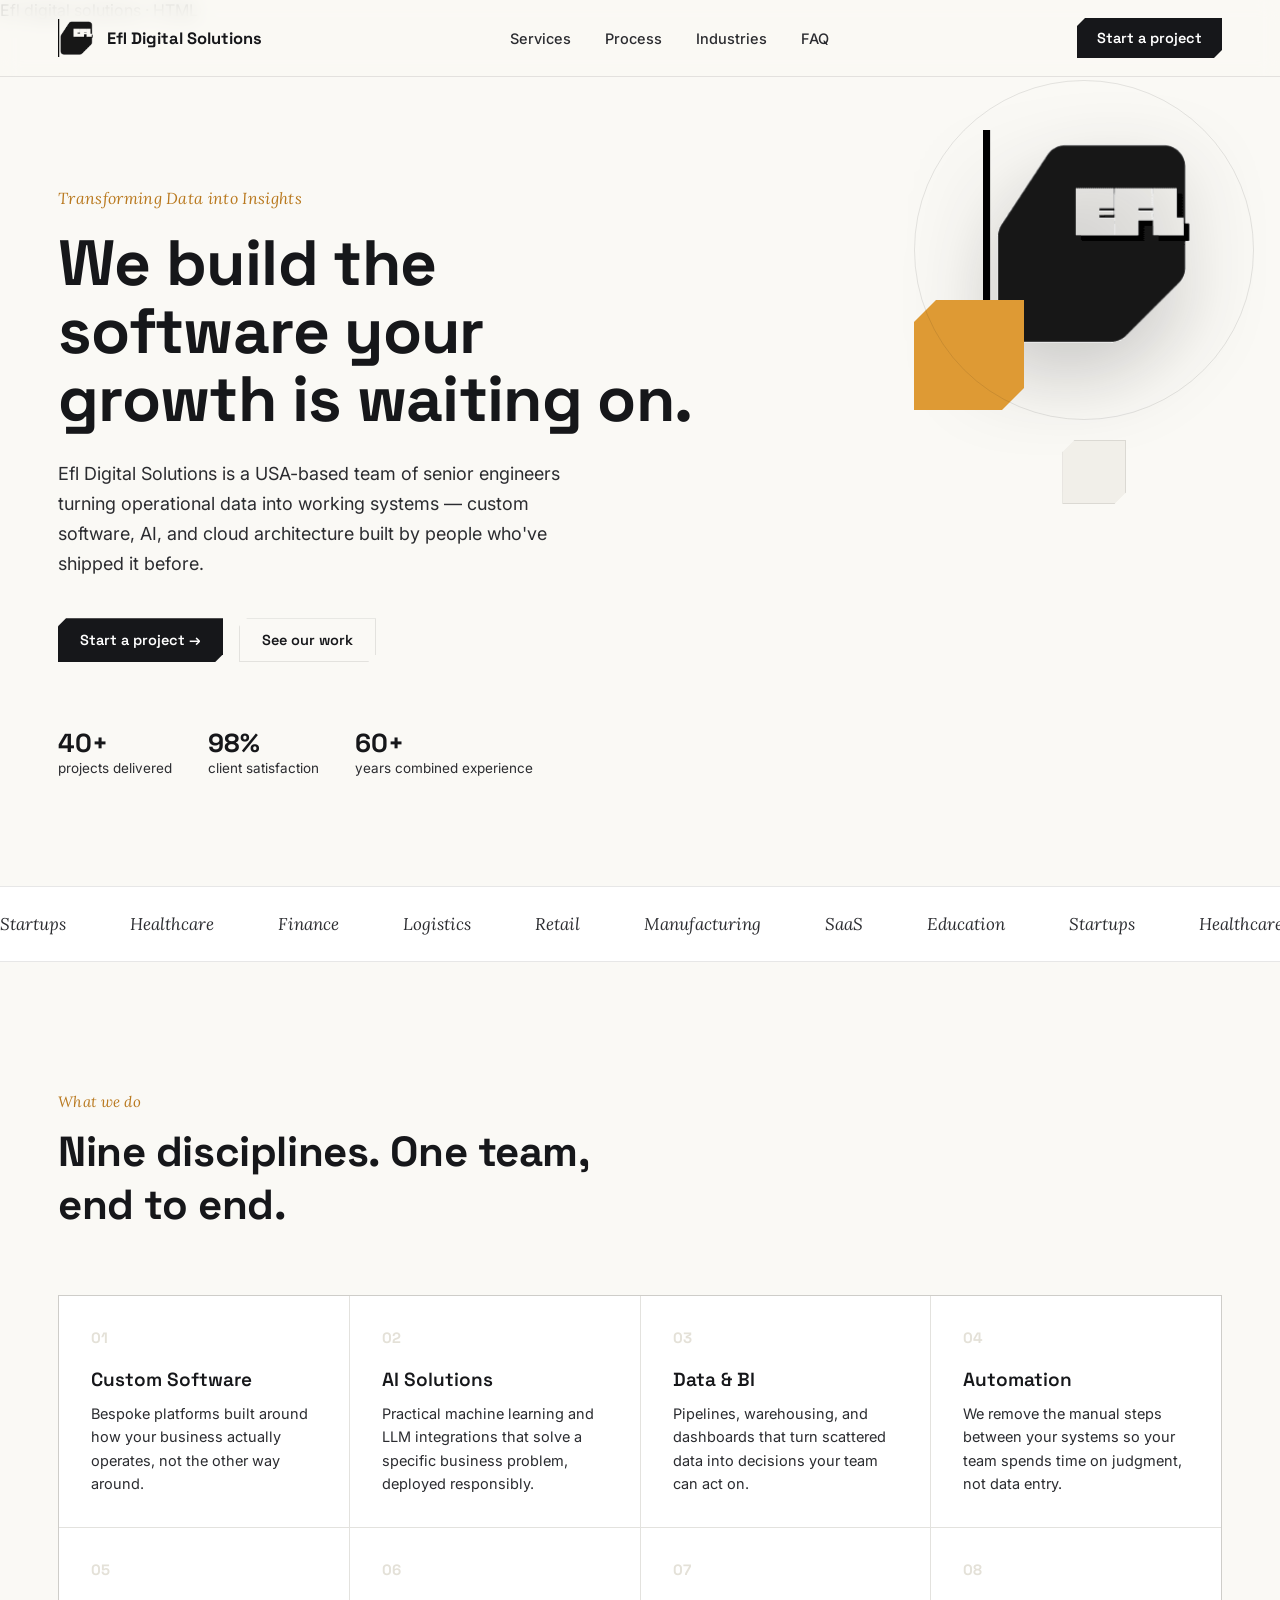
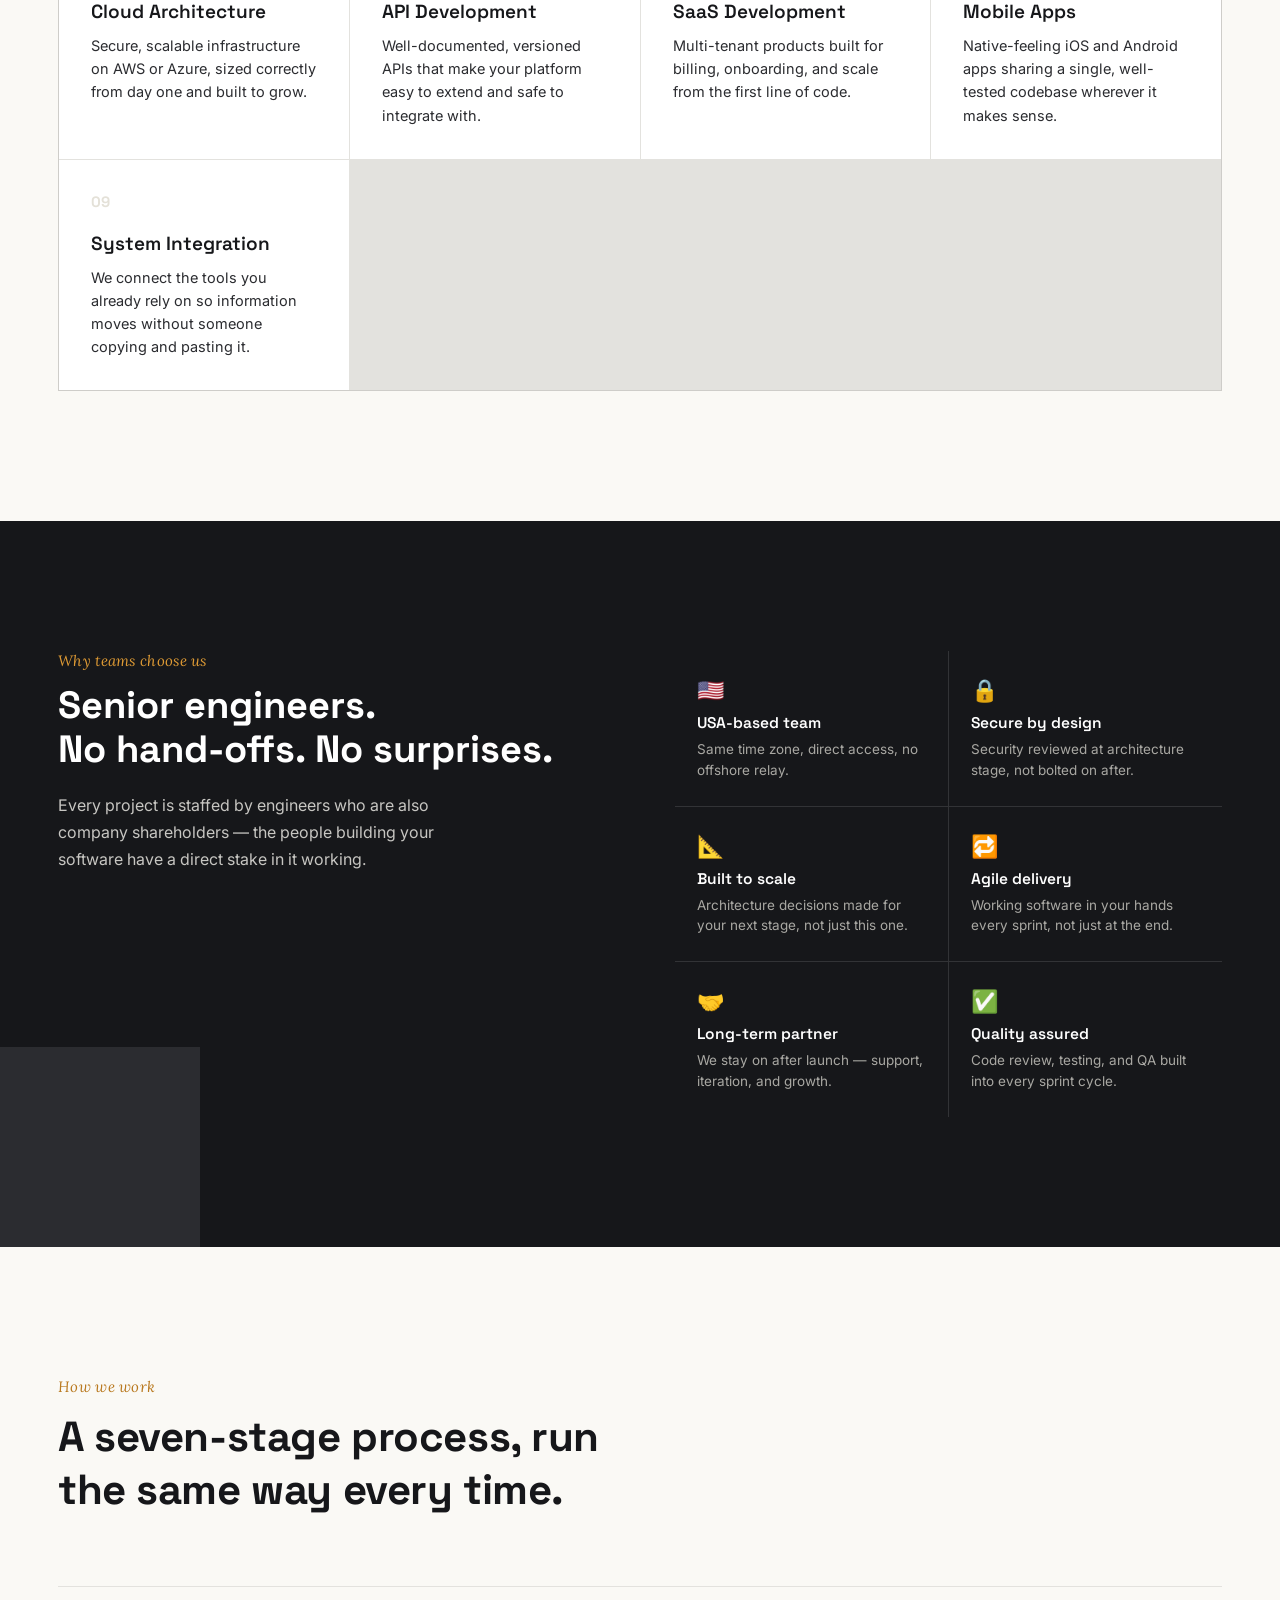
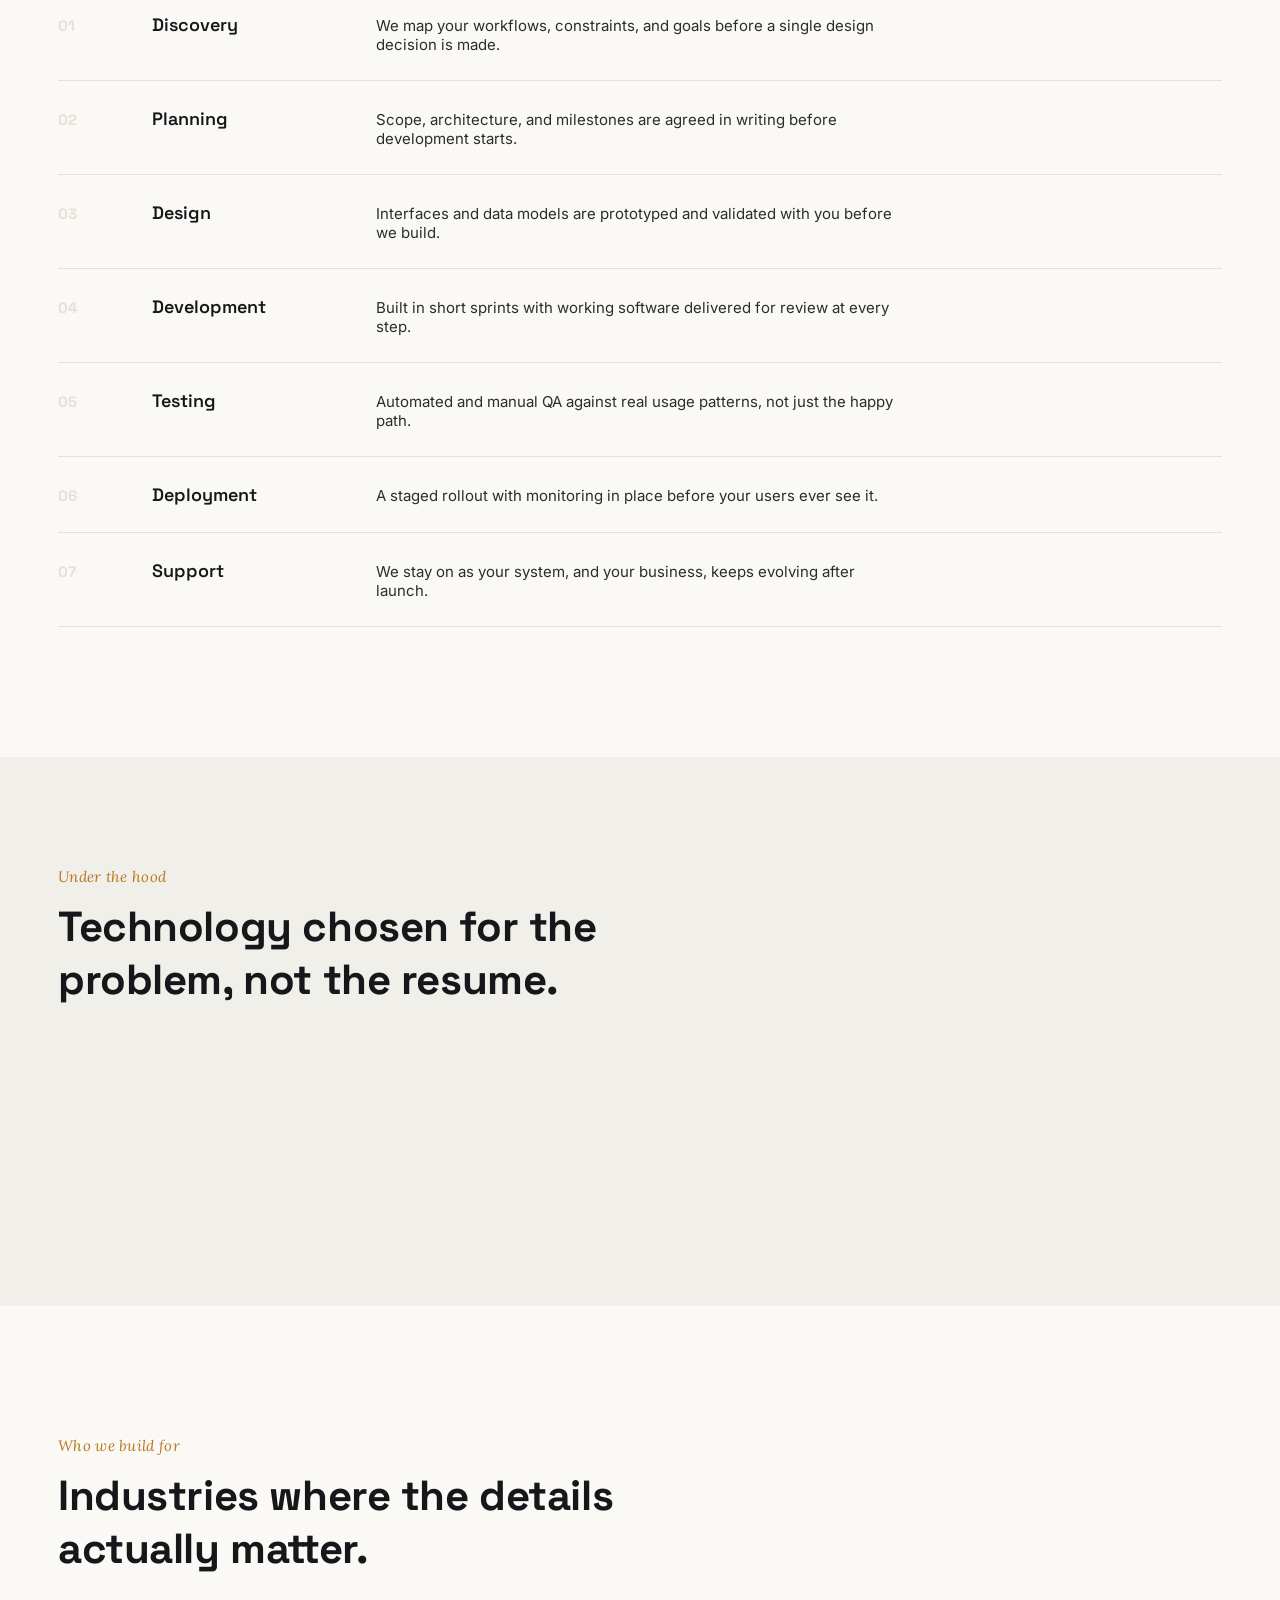
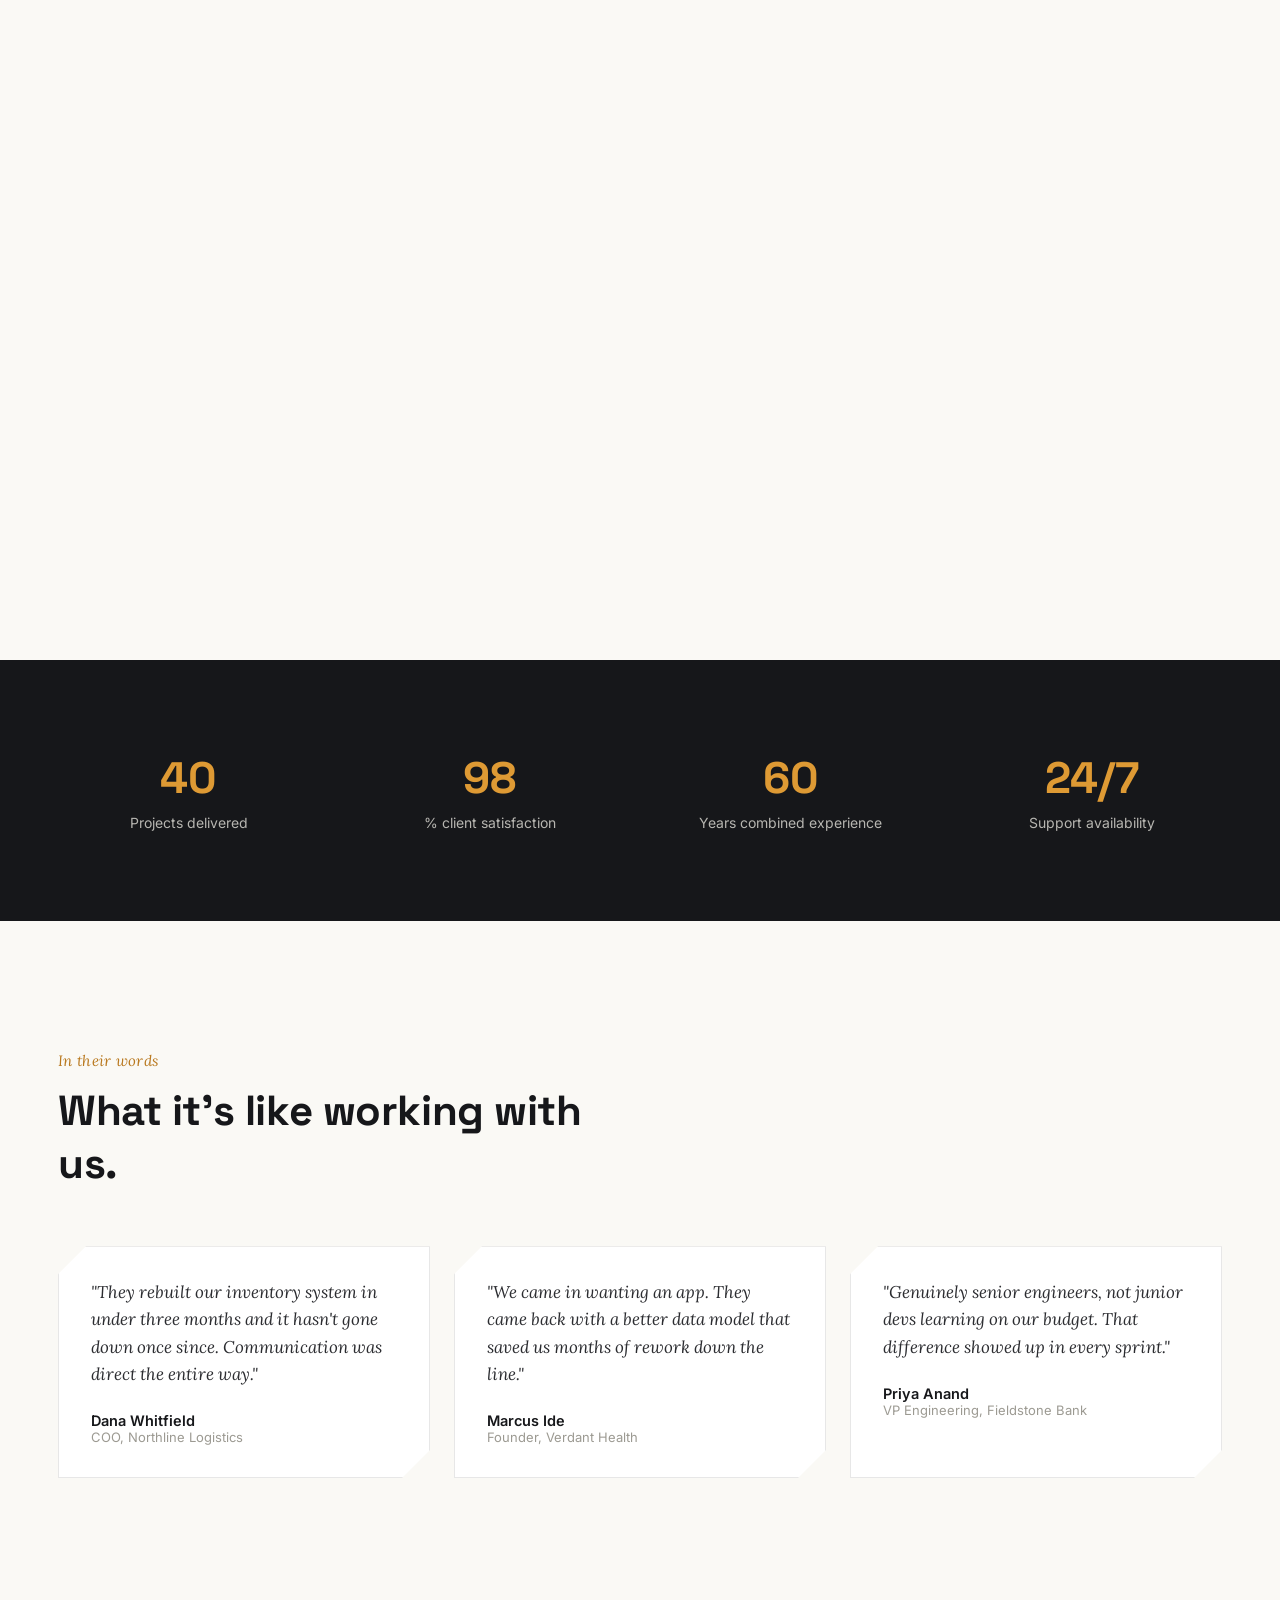
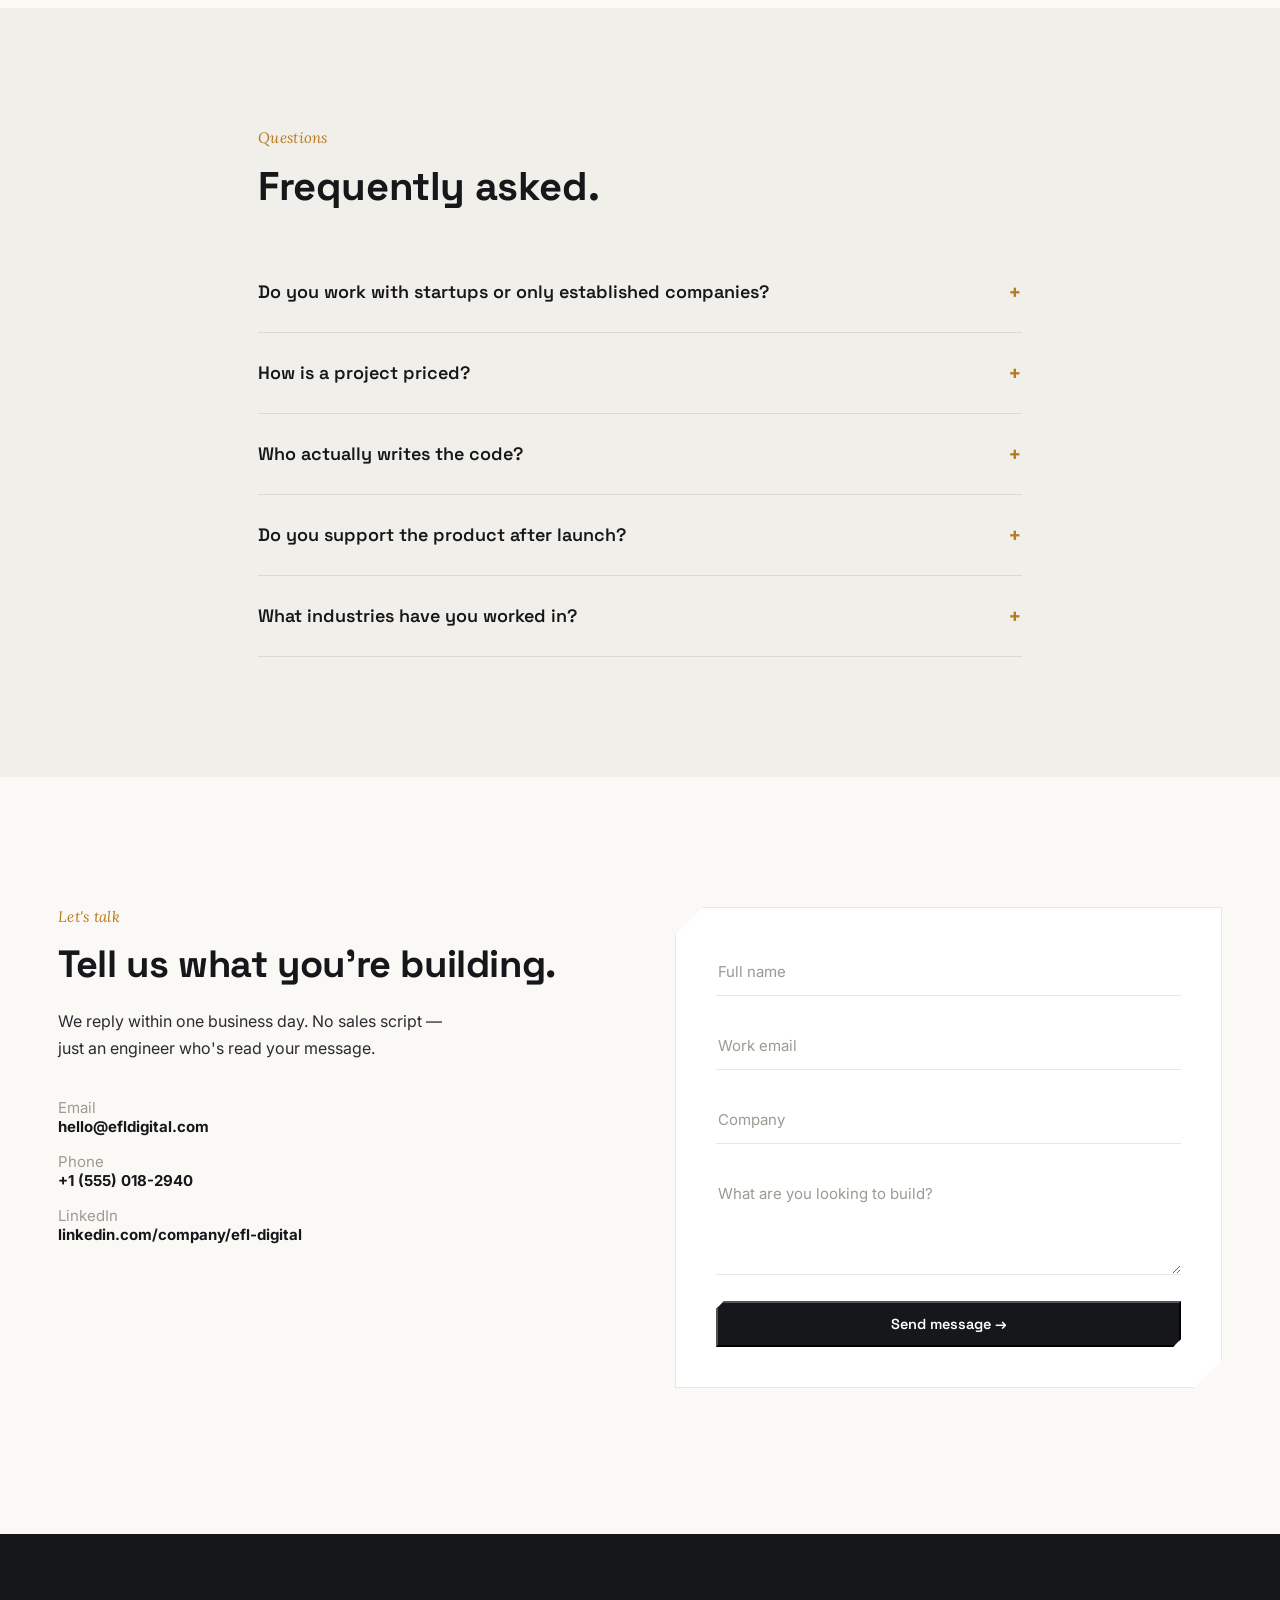
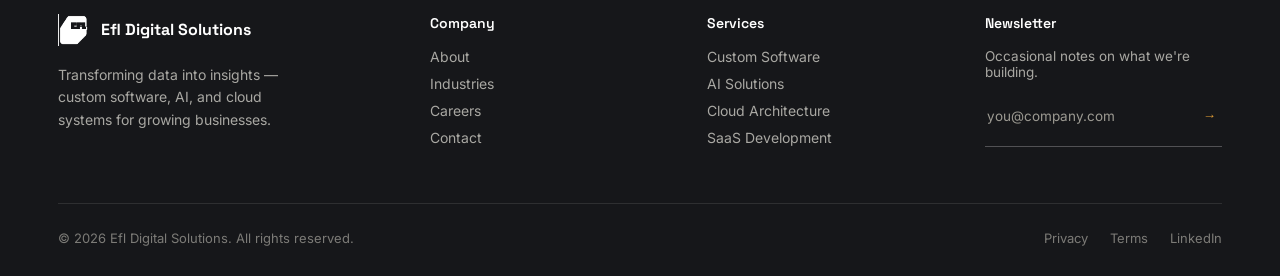
==== commit 2c64dbdb: "icon added link for icon added for the logo" ====
--- a/efl.html
+++ b/efl.html
@@ -7,7 +7,19 @@
 <meta charset="UTF-8">
 <meta name="viewport" content="width=device-width, initial-scale=1.0">
 <title>Efl Digital Solutions — Transforming Data into Insights</title>
-<link rel="icon" type="image/png" href="../EFL/Images/high-resolution-logo-grayscale.ico">
+<link rel="icon"
+          type="image/png"
+          sizes="32x32"
+          href="../EFL/efl2.ico">
+
+    <link rel="icon"
+          type="image/png"
+          sizes="16x16"
+          href="../EFL/efl2.ico">
+
+    <link rel="apple-touch-icon"
+          sizes="180x180"
+          href="../EFL/efl2.ico">
 <link rel="preconnect" href="https://fonts.googleapis.com">
 <link rel="preconnect" href="https://fonts.gstatic.com" crossorigin>
 <link href="https://fonts.googleapis.com/css2?family=Space+Grotesk:wght@400;500;600;700&family=Inter:wght@400;500;600&family=Lora:ital,wght@1,400;1,500&display=swap" rel="stylesheet">
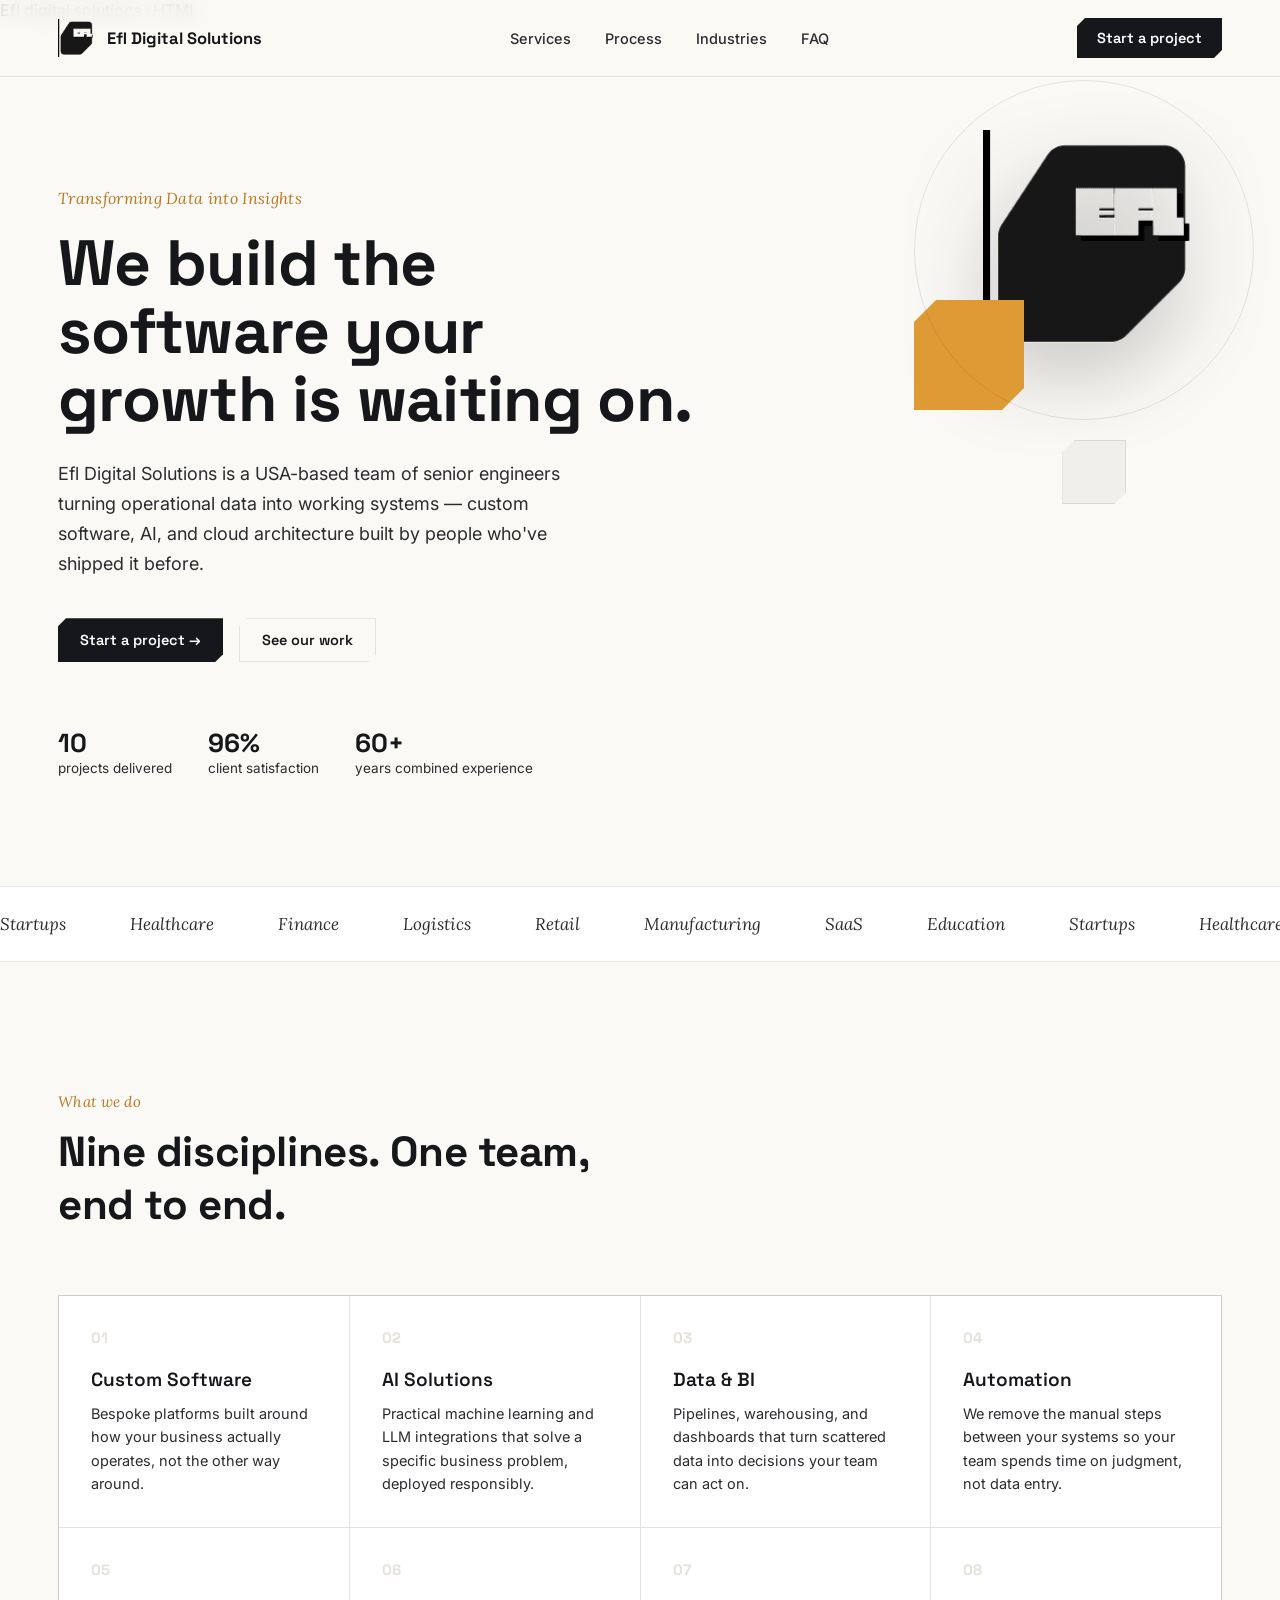
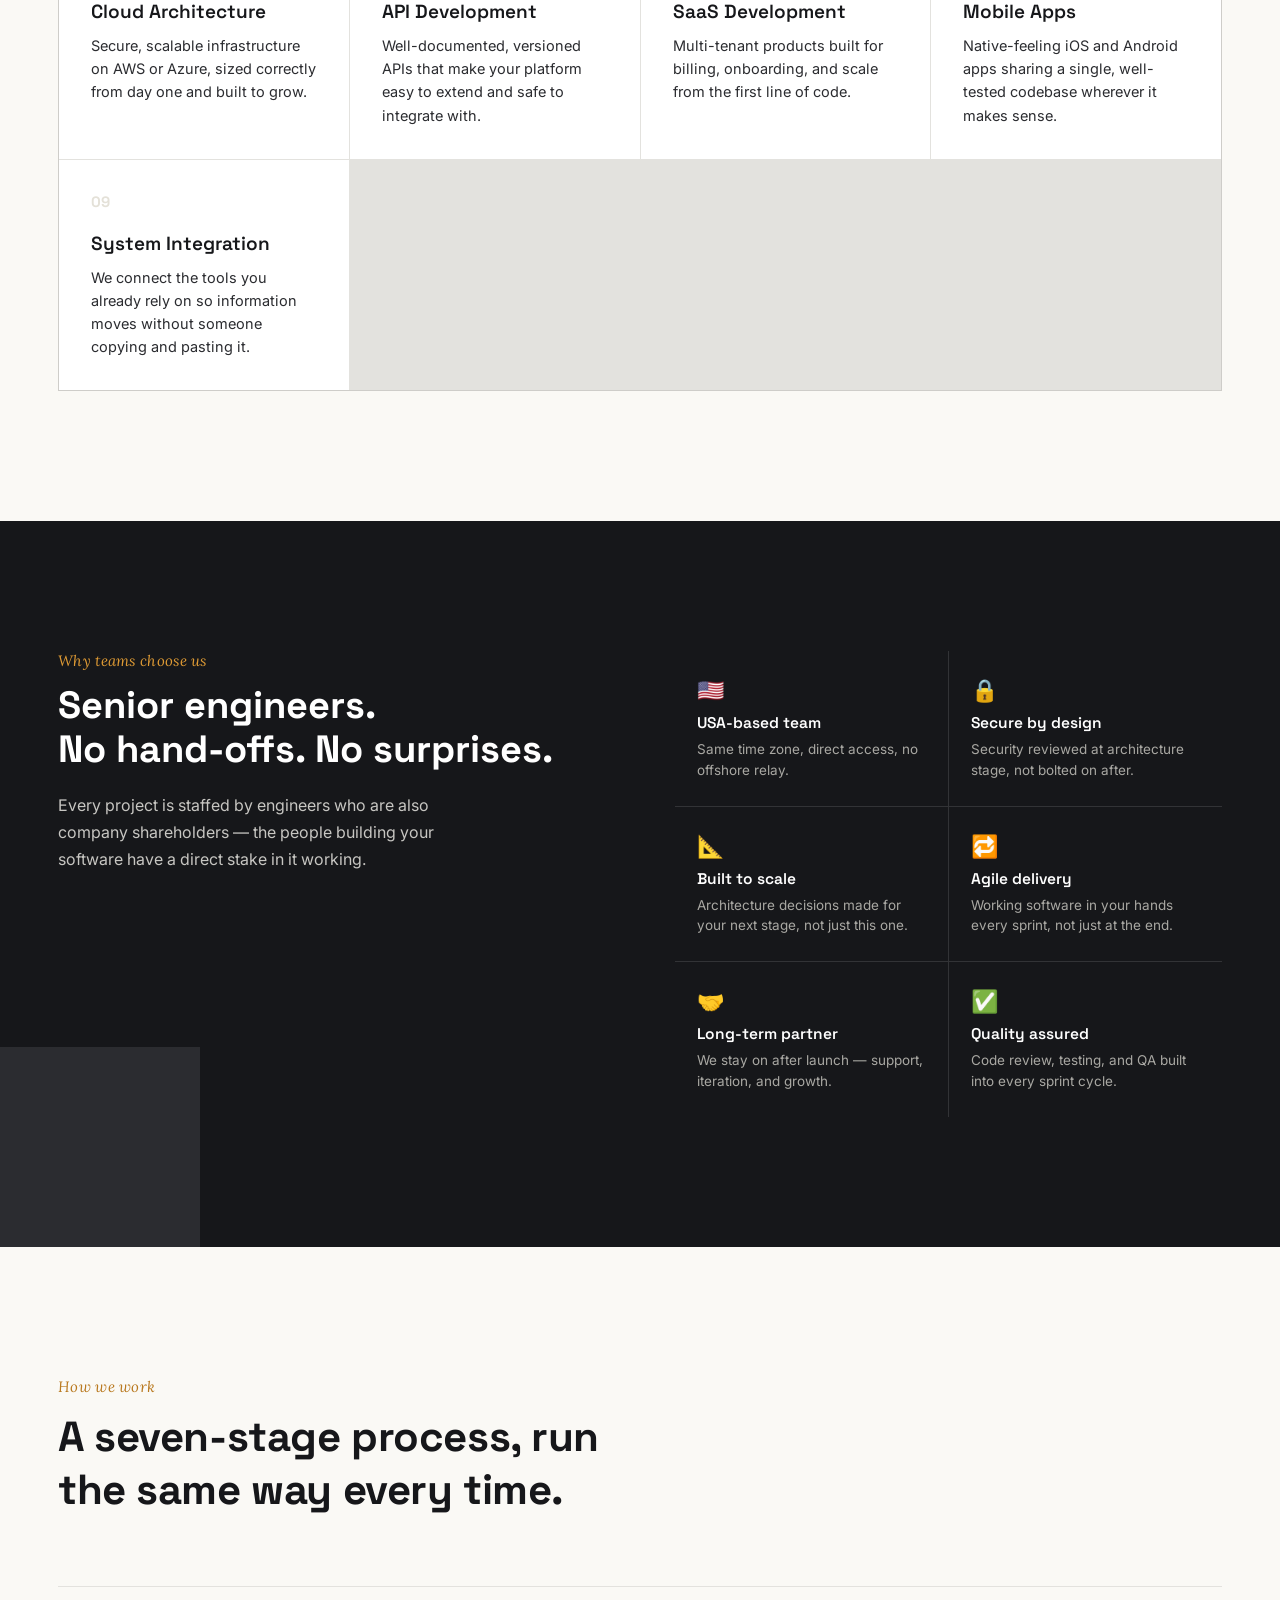
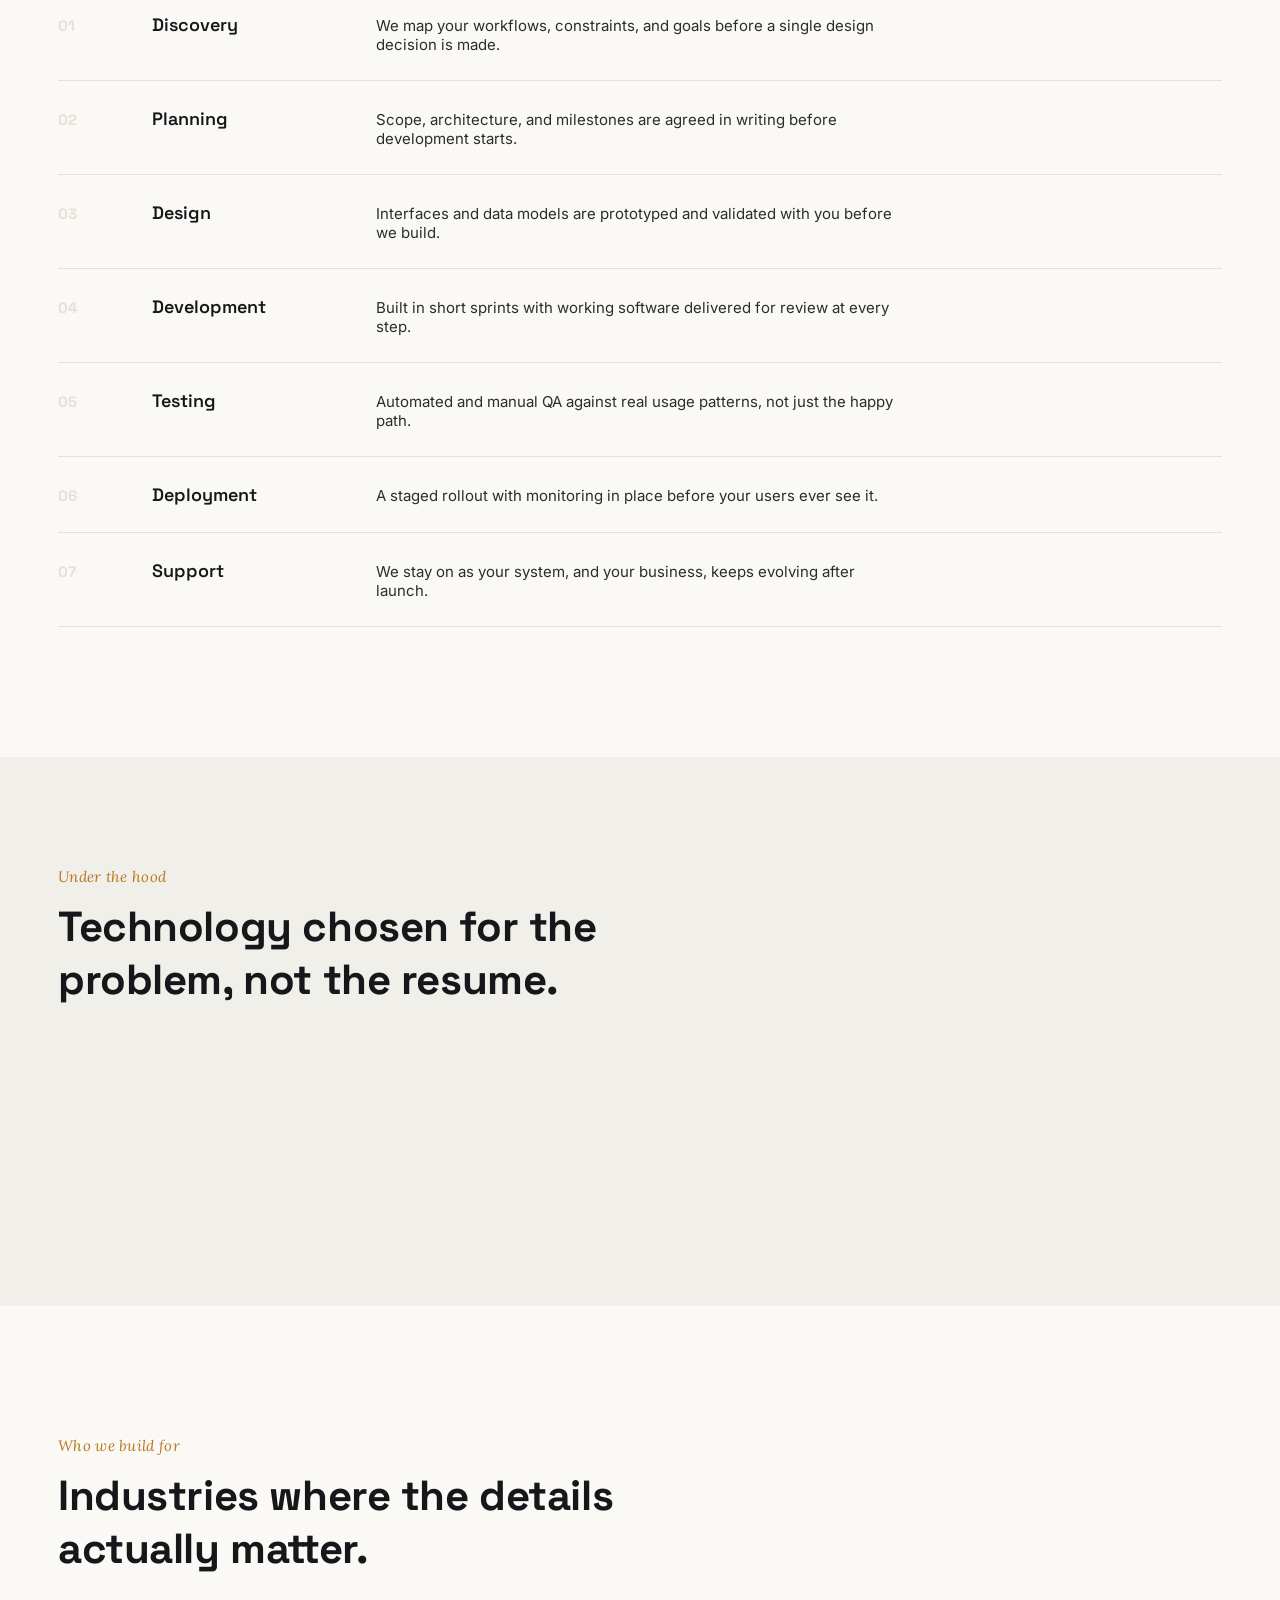
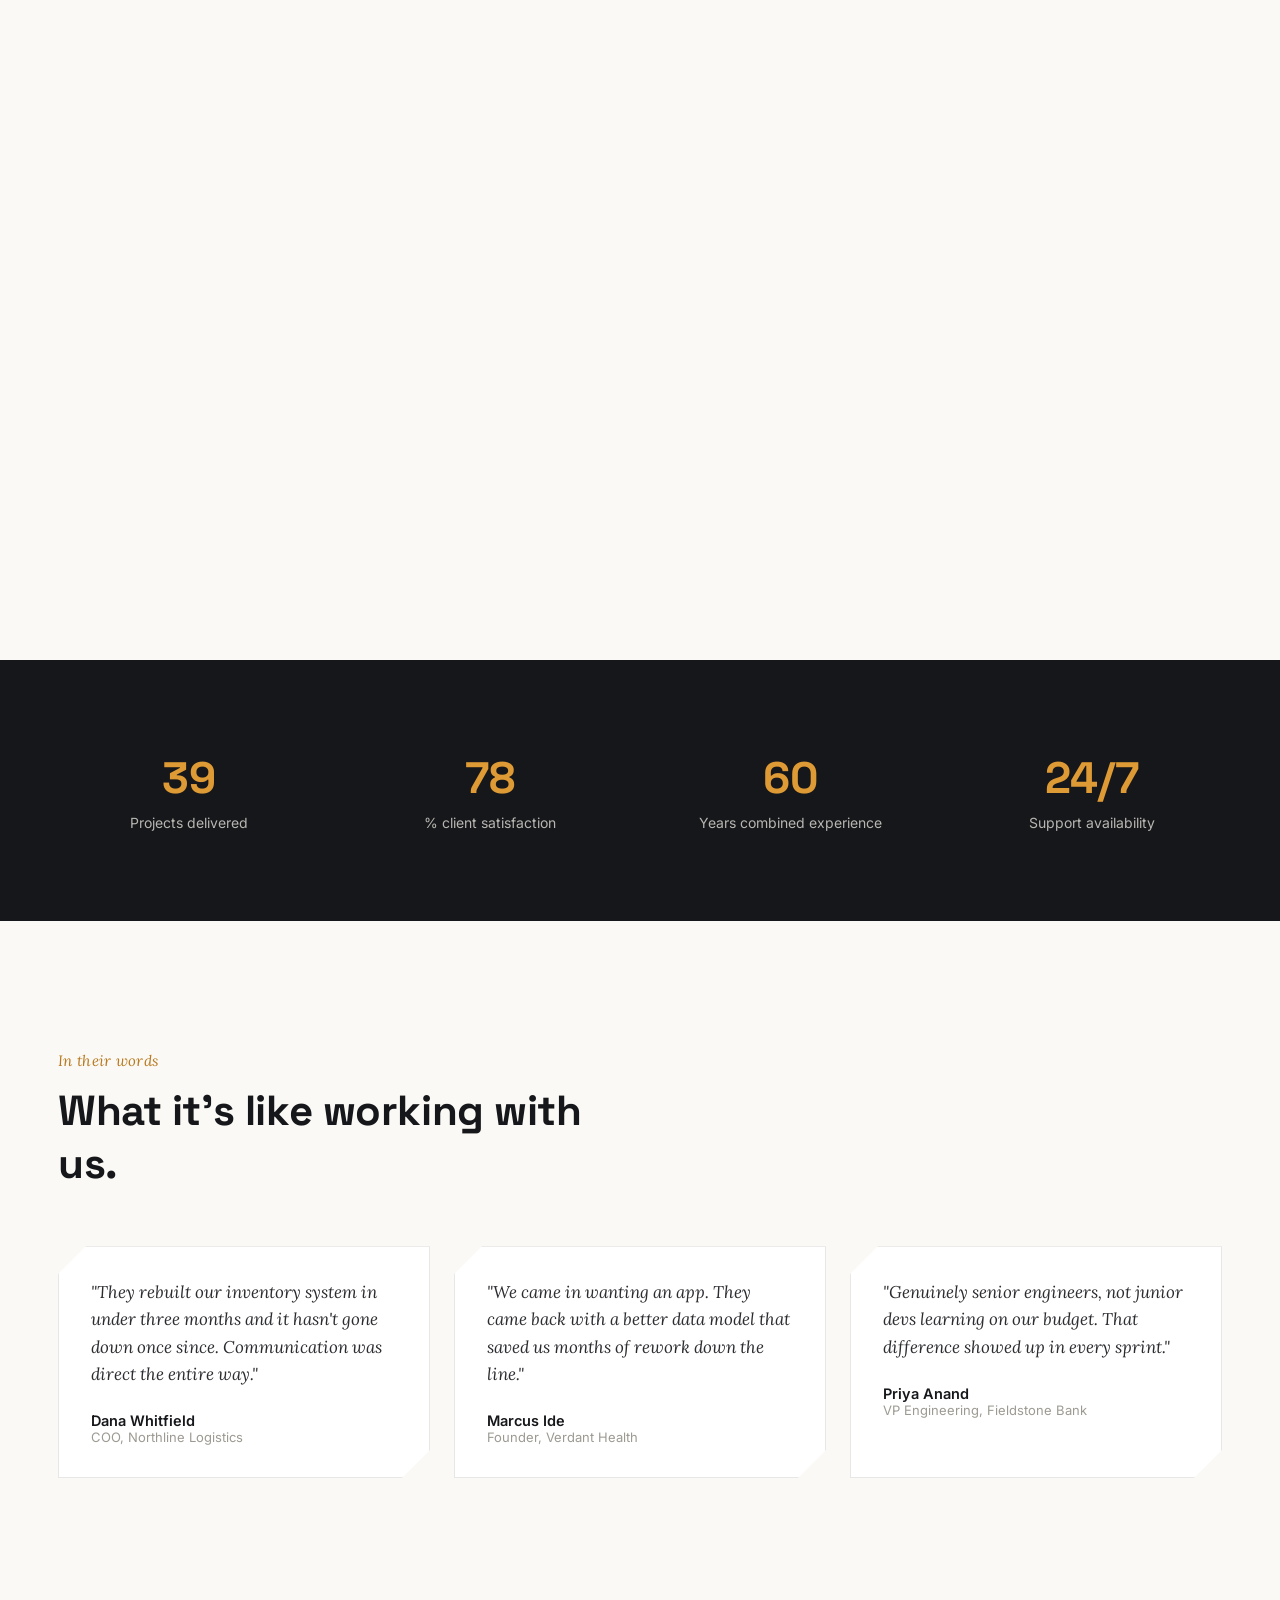
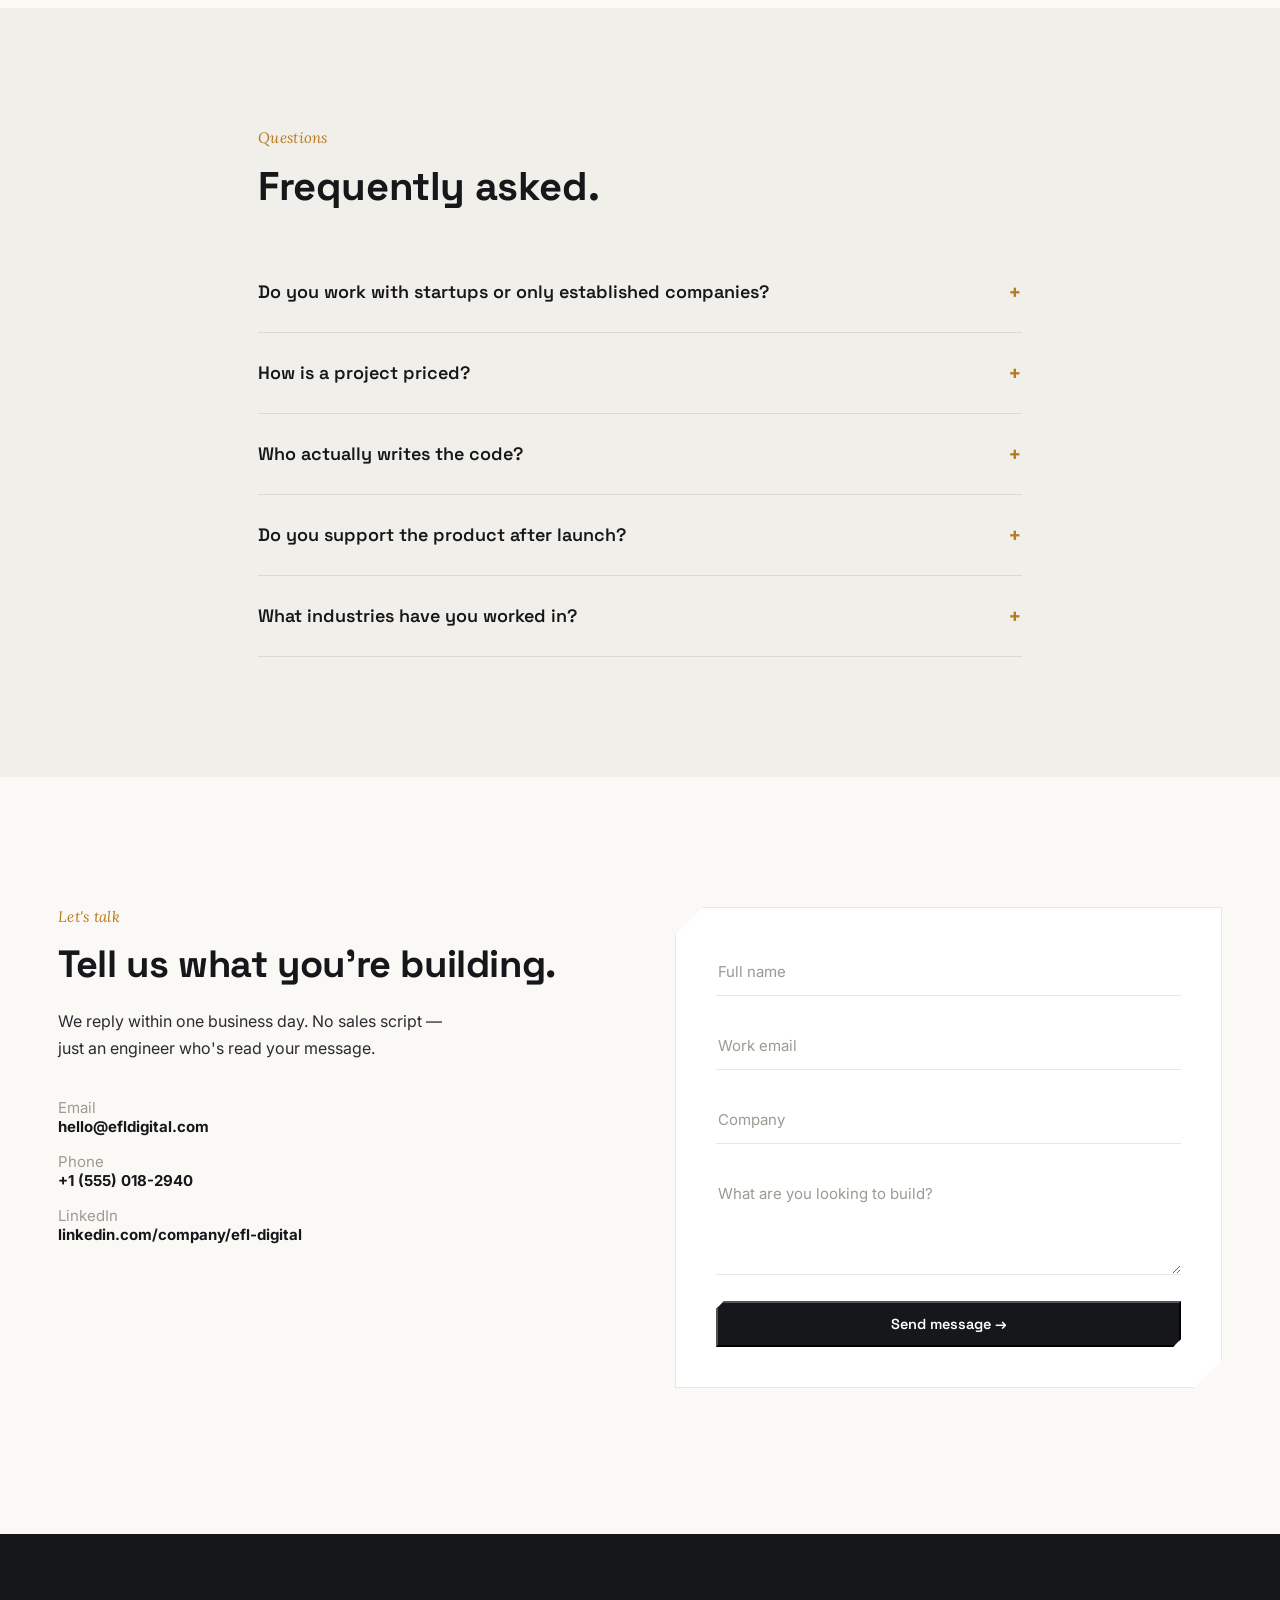
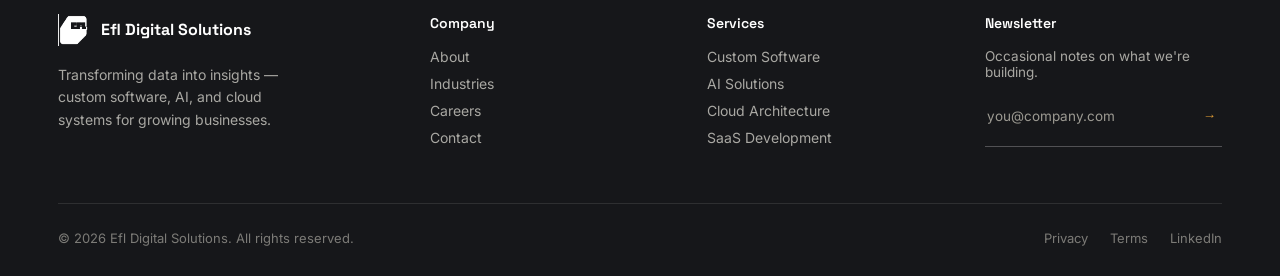
==== commit 00c40f49: "changes on the send message field" ====
--- a/efl.html
+++ b/efl.html
@@ -82,8 +82,8 @@
         <a href="#work" class="btn btn-ghost">See our work</a>
       </div>
       <div style="display:flex;gap:36px;margin-top:64px;flex-wrap:wrap;">
-        <div><div class="display" style="font-size:26px;font-weight:700;">40+</div><div style="font-size:13.5px;color:var(--charcoal);">projects delivered</div></div>
-        <div><div class="display" style="font-size:26px;font-weight:700;">98%</div><div style="font-size:13.5px;color:var(--charcoal);">client satisfaction</div></div>
+        <div><div class="display" style="font-size:26px;font-weight:700;">10</div><div style="font-size:13.5px;color:var(--charcoal);">projects delivered</div></div>
+        <div><div class="display" style="font-size:26px;font-weight:700;">96%</div><div style="font-size:13.5px;color:var(--charcoal);">client satisfaction</div></div>
         <div><div class="display" style="font-size:26px;font-weight:700;">60+</div><div style="font-size:13.5px;color:var(--charcoal);">years combined experience</div></div>
       </div>
     </div>
@@ -277,12 +277,18 @@
         <div><span style="color:#9C9A92;">LinkedIn</span><br><strong>linkedin.com/company/efl-digital</strong></div>
       </div>
     </div>
-    <form class="reveal chamfer" style="background:#fff;border:1px solid var(--line);padding:40px;" onsubmit="event.preventDefault(); this.querySelector('.form-msg').style.display='block';">
+    <form id="contactForm" class="reveal chamfer" style="background:#fff;border:1px solid var(--line);padding:40px;">
       <div style="display:flex;flex-direction:column;gap:26px;">
-        <input type="text" placeholder="Full name" required>
-        <input type="email" placeholder="Work email" required>
-        <input type="text" placeholder="Company">
-        <textarea rows="4" placeholder="What are you looking to build?" required></textarea>
+        <input type="text" name="name" placeholder="Full name" required>
+        <input type="email" name="email" placeholder="Work email" required>
+        <input type="text" name="company" placeholder="Company">
+        
+        <textarea
+                  name="message"
+                  rows="4"
+                  placeholder="What are you looking to build?"
+                  required></textarea>
+        
         <button type="submit" class="btn btn-primary" style="justify-content:center;">Send message →</button>
         <div class="form-msg" style="display:none;font-size:13.5px;color:var(--amber-deep);">Thanks — we'll be in touch within one business day.</div>
       </div>
@@ -437,6 +443,37 @@
     });
   }, {threshold:0.5});
   counters.forEach(c=>cIo.observe(c));
+
+
+
+// contact form submission
+  const form = document.getElementById("contactForm");
+
+form.addEventListener("submit", async function (event) {
+
+    event.preventDefault();
+
+    const formData = new FormData(form);
+
+    const response = await fetch(
+        "https://formspree.io/f/mkolaayl",
+        {
+            method: "POST",
+            body: formData,
+            headers: {
+                Accept: "application/json"
+            }
+        }
+    );
+
+    if (response.ok) {
+
+    } else {
+
+    }
+
+});
+
 </script>
 </body>
 </html>
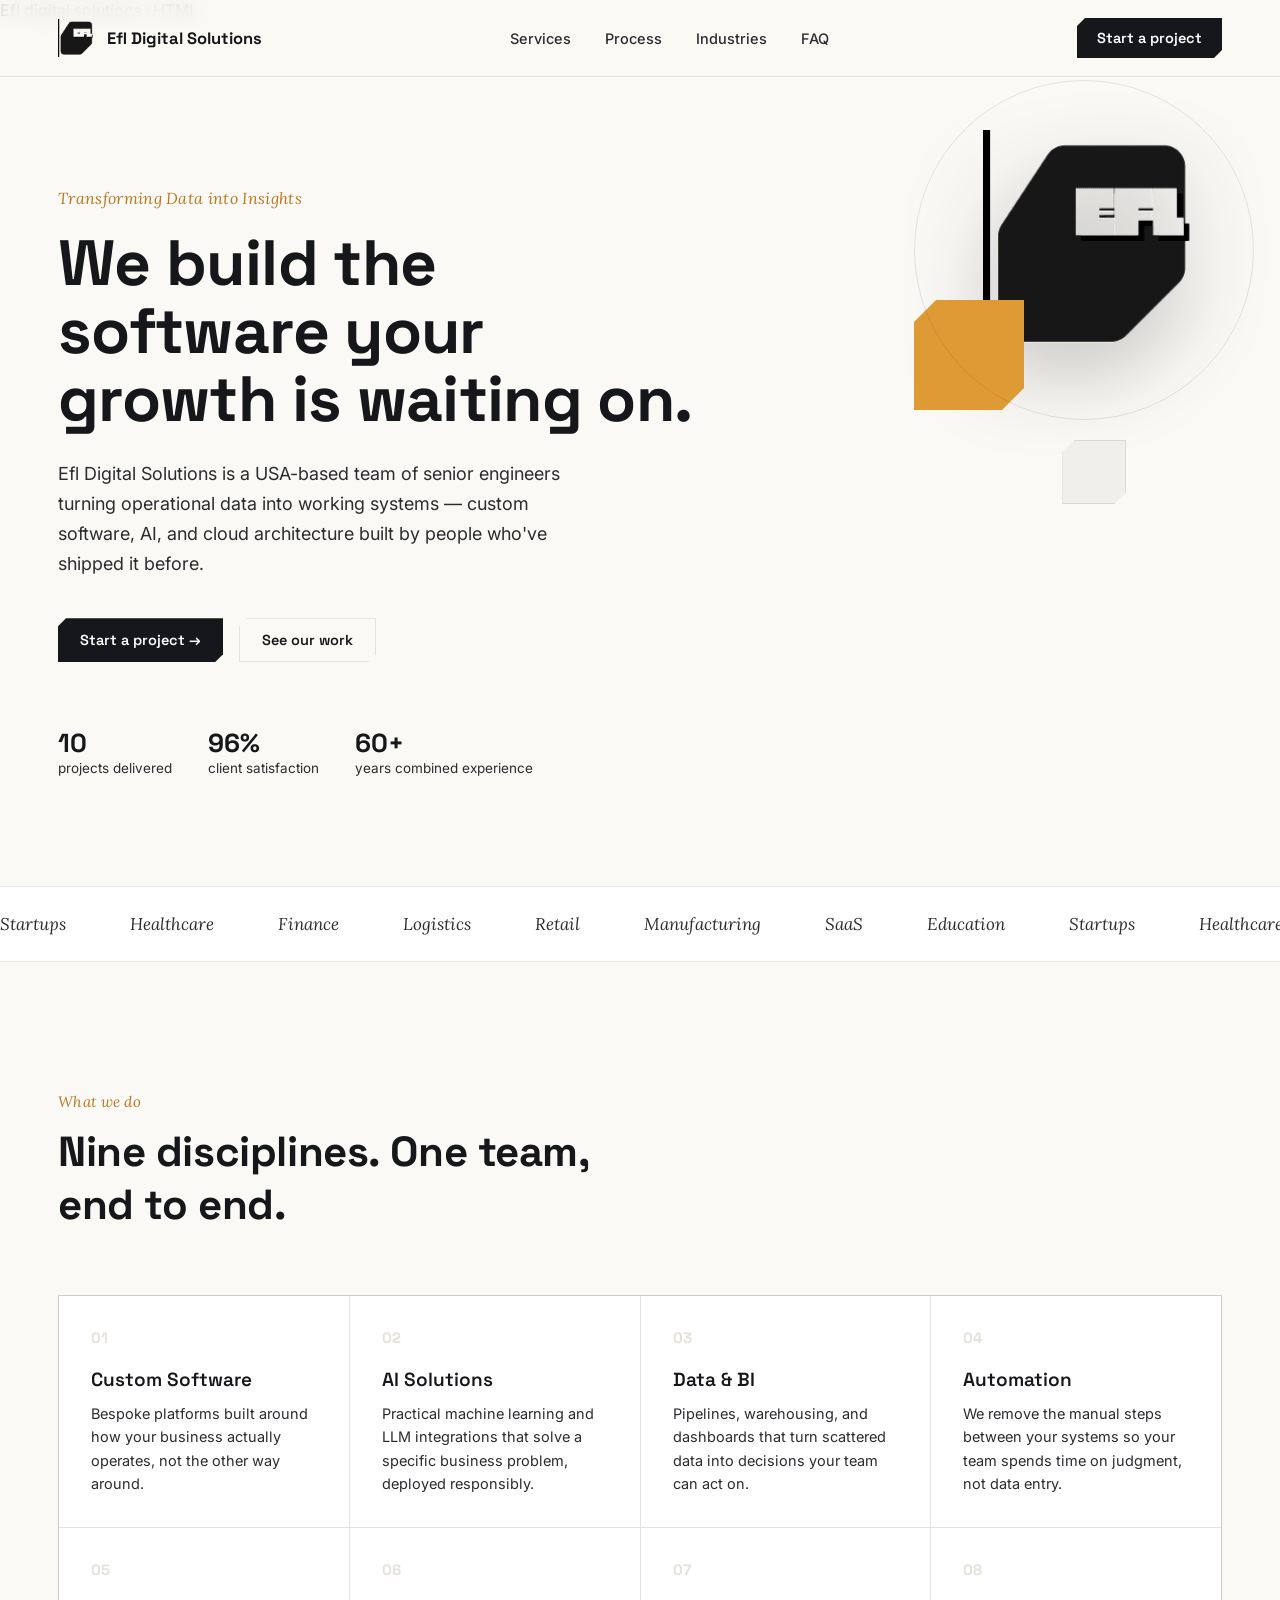
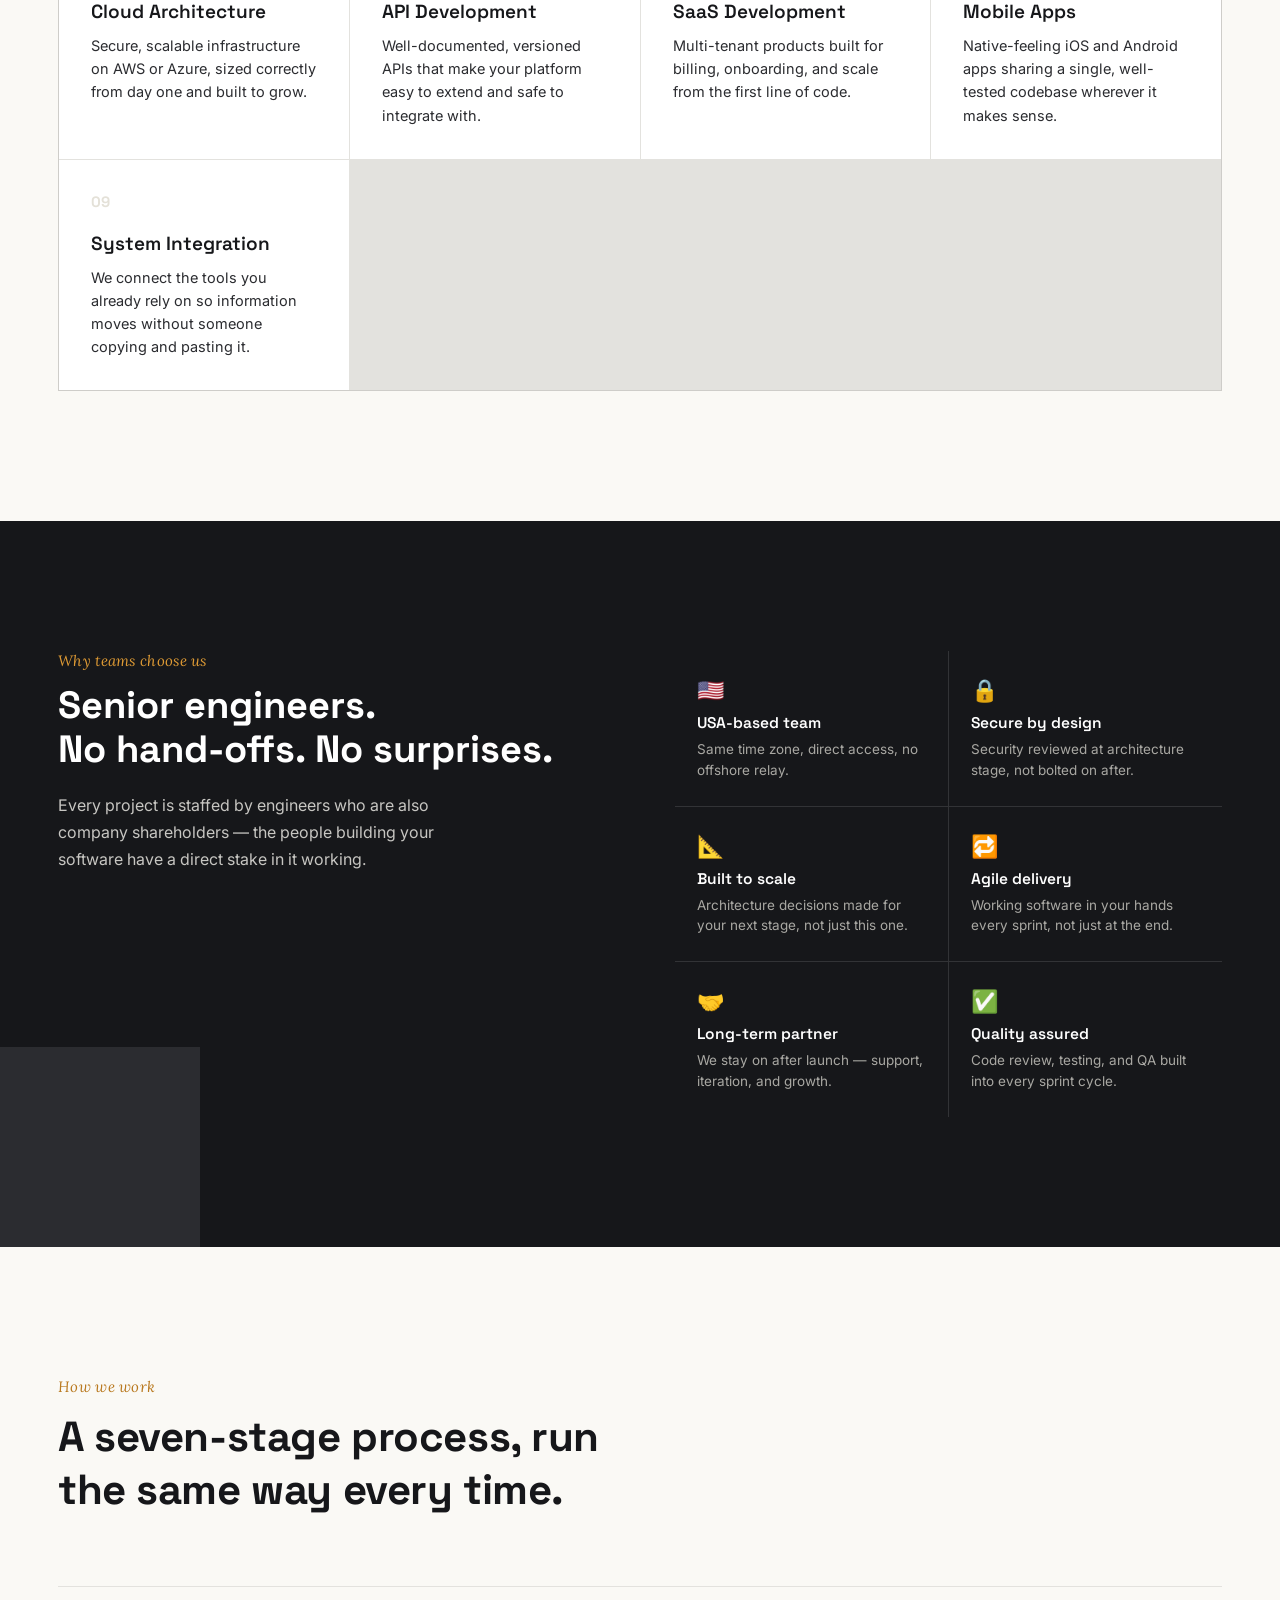
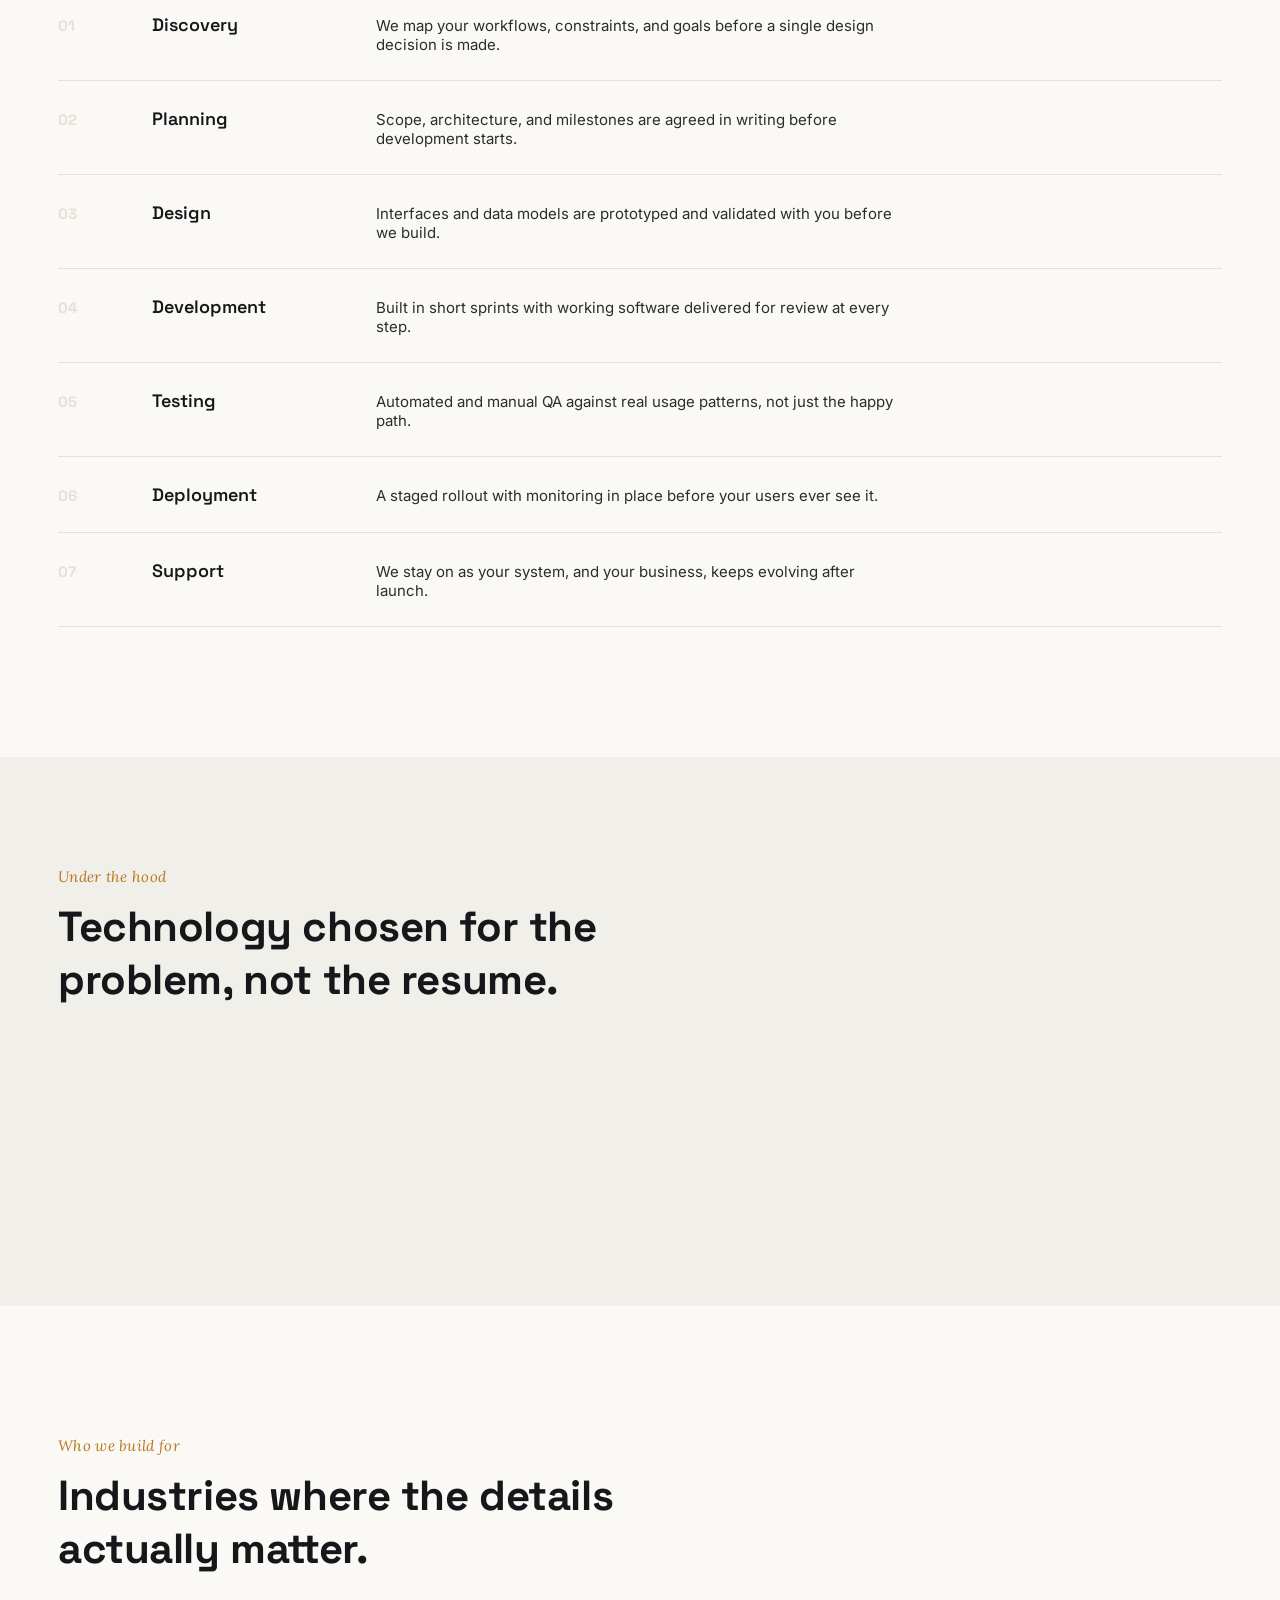
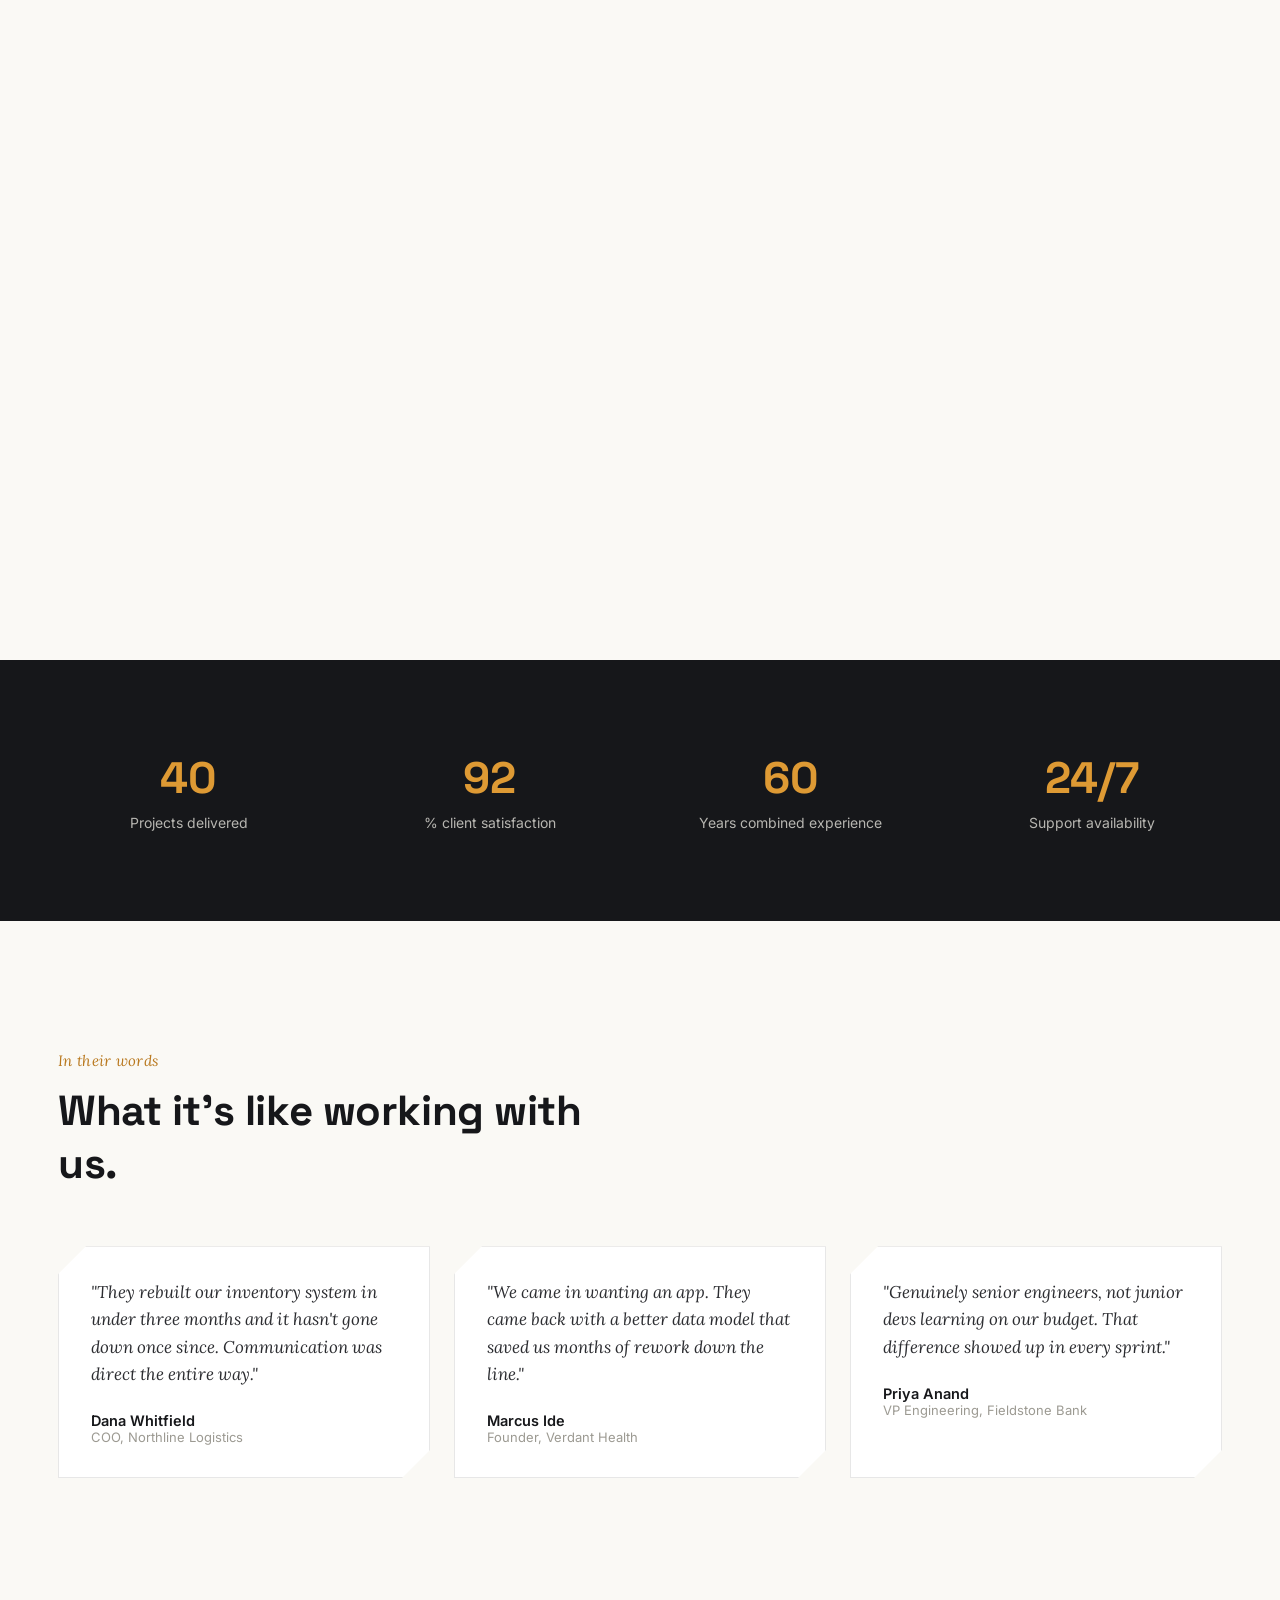
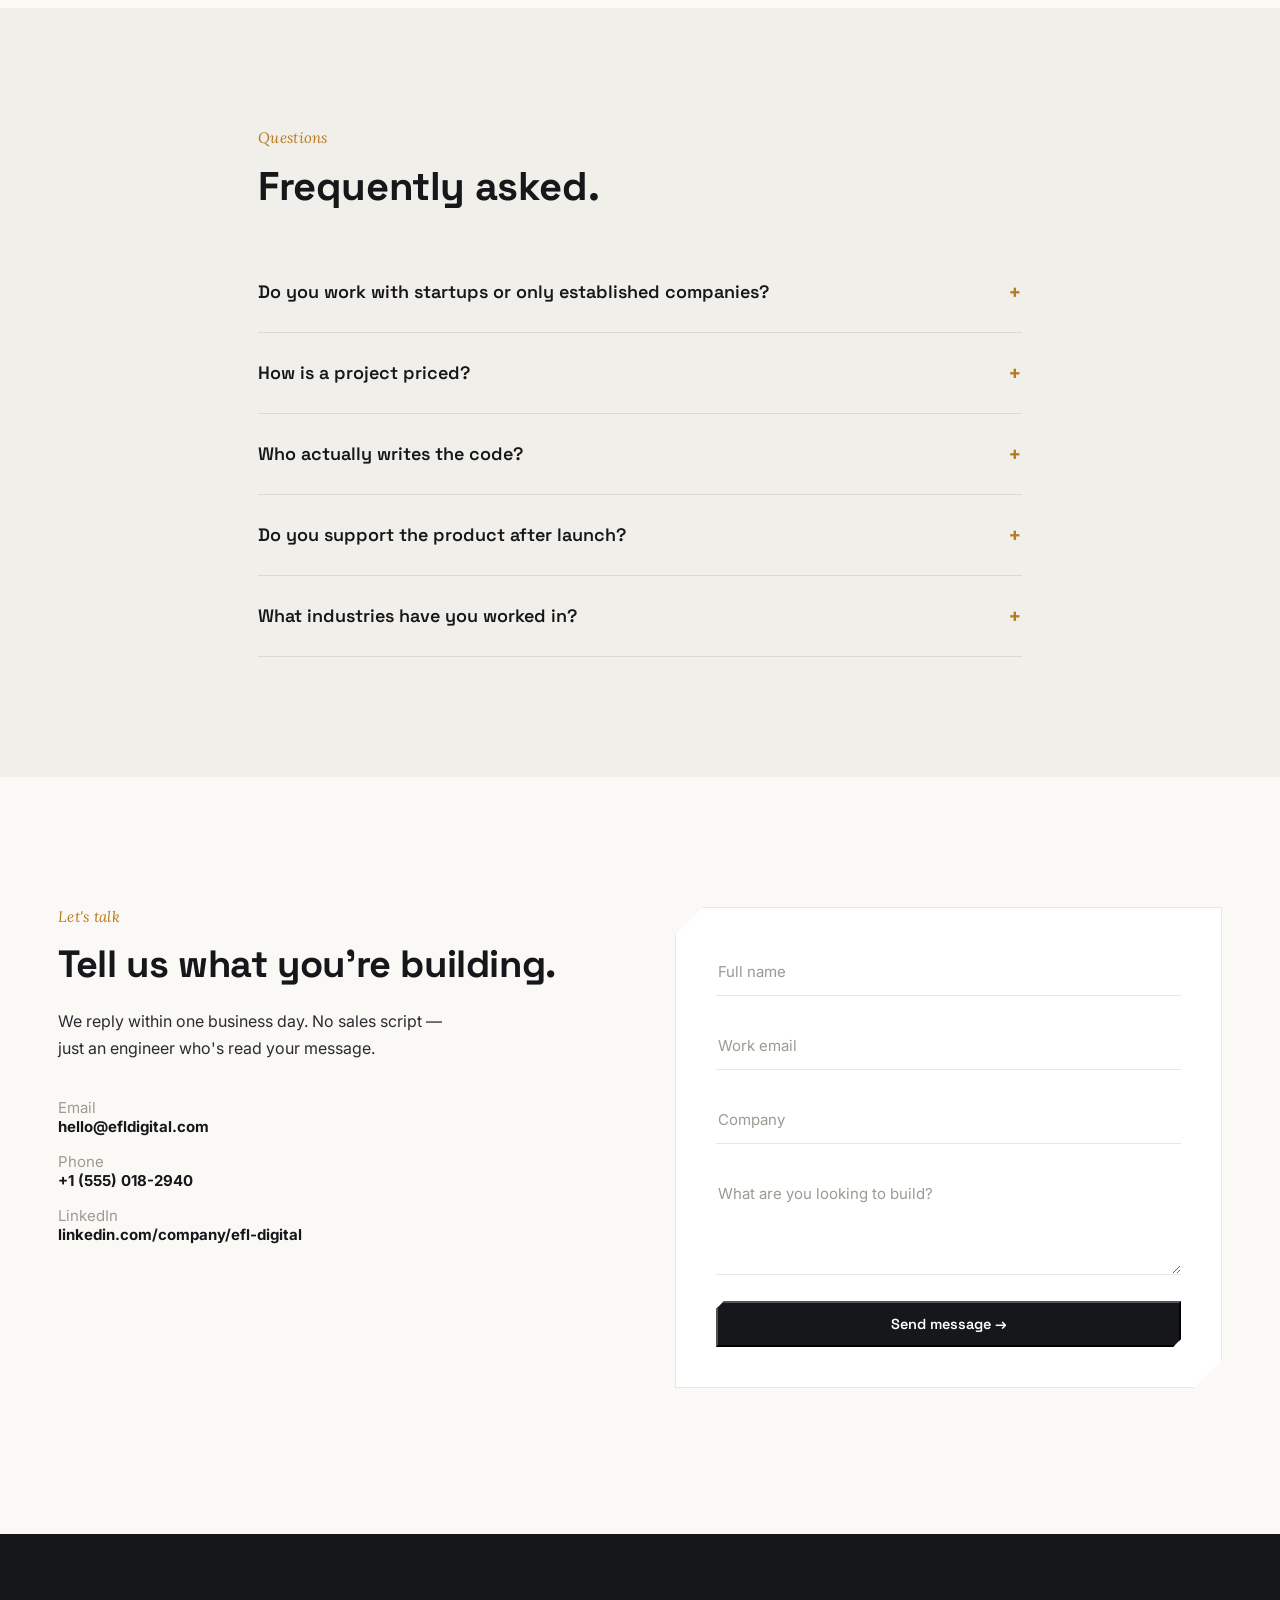
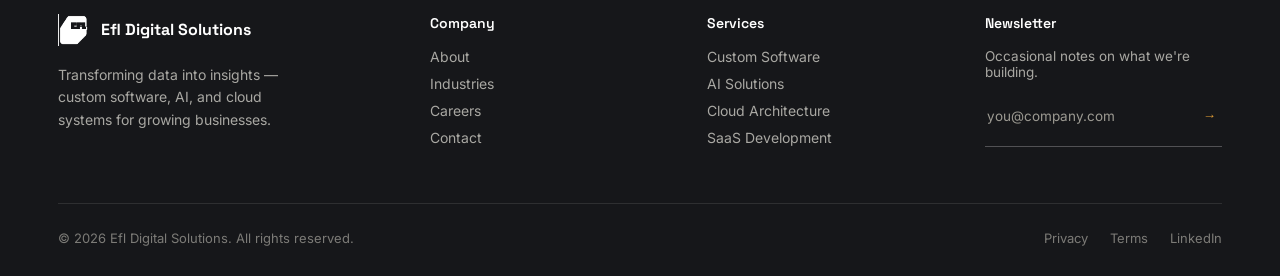
==== commit 45945769: "more features" ====
--- a/efl.html
+++ b/efl.html
@@ -290,7 +290,13 @@
                   required></textarea>
         
         <button type="submit" class="btn btn-primary" style="justify-content:center;">Send message →</button>
-        <div class="form-msg" style="display:none;font-size:13.5px;color:var(--amber-deep);">Thanks — we'll be in touch within one business day.</div>
+        <div class="form-msg">
+    <span class="success-icon">✓</span>
+    <span class="success-text">
+        Message Sent!<br>
+        We'll be in touch within one business day.
+    </span>
+</div>
       </div>
     </form>
   </div>
@@ -446,33 +452,94 @@
 
 
 
-// contact form submission
-  const form = document.getElementById("contactForm");
+// Contact Form Submission
+const form = document.getElementById("contactForm");
 
 form.addEventListener("submit", async function (event) {
 
+    // Stop the browser from submitting the form normally
     event.preventDefault();
 
+    // Collect all form fields
     const formData = new FormData(form);
 
-    const response = await fetch(
-        "https://formspree.io/f/mkolaayl",
-        {
-            method: "POST",
-            body: formData,
-            headers: {
-                Accept: "application/json"
+    // Get references to the button and message box
+    const button = form.querySelector("button");
+    const message = form.querySelector(".form-msg");
+
+    // Show loading state
+    button.disabled = true;
+    button.textContent = "Sending...";
+
+    // Hide any previous message
+    message.style.display = "none";
+
+    try {
+
+        // Send the form data to Formspree
+        const response = await fetch(
+            "https://formspree.io/f/mkolaayl",
+            {
+                method: "POST",
+                body: formData,
+                headers: {
+                    Accept: "application/json"
+                }
             }
+        );
+
+        // If successful
+        if (response.ok) {
+
+    // Add success animation
+    form.classList.add("contact-success");
+
+    // Show success message
+    message.style.display = "block";
+
+    // Change button
+    button.textContent = "✓ Message Sent";
+
+    // Clear inputs
+    form.reset();
+    setTimeout(() => {
+
+    form.classList.remove("contact-success");
+    message.style.display = "none";
+
+}, 20000);
+}
+        else {
+
+            // Formspree returned an error
+            message.style.display = "block";
+            message.style.color = "#dc2626";
+            message.textContent =
+                "Something went wrong. Please try again.";
+
         }
-    );
-
-    if (response.ok) {
-
-    } else {
+
+    } catch (error) {
+
+        // Network error (internet down, server unreachable, etc.)
+        message.style.display = "block";
+        message.style.color = "#dc2626";
+        message.textContent =
+            "Network error. Please check your connection and try again.";
+
+        console.error(error);
+
+    } finally {
+
+        // Always restore the button
+        button.disabled = false;
+        button.textContent = "Send message →";
 
     }
 
 });
+
+    
 
 </script>
 </body>
--- a/efl.css
+++ b/efl.css
@@ -123,3 +123,64 @@
     .hide-mobile{display:none;}
     .hamburger{display:flex;}
   }
+
+
+  /* Success state */
+
+.form-msg {
+    display: none;
+    text-align: center;
+    padding: 20px;
+    border-radius: 12px;
+    transition: all 0.4s ease;
+}
+
+.form-msg .success-icon {
+    display: block;
+    font-size: 40px;
+    font-weight: bold;
+    margin-bottom: 12px;
+    opacity: 0;
+    transform: scale(0.5);
+    transition: all 0.4s ease;
+}
+
+.form-msg .success-text {
+    font-size: 15px;
+    line-height: 1.6;
+    opacity: 0;
+    transform: translateY(15px);
+    transition: all 0.4s ease 0.1s;
+}
+
+
+/* Whole form success mode */
+
+.contact-success {
+    background: #f0fdf4 !important;
+    border-color: #22c55e !important;
+    box-shadow: 0 0 25px rgba(34,197,94,0.25);
+}
+
+
+/* Animate the check mark */
+
+.contact-success .success-icon {
+    opacity: 1;
+    transform: scale(1);
+}
+
+
+/* Animate the message */
+
+.contact-success .success-text {
+    opacity: 1;
+    transform: translateY(0);
+}
+
+form.reveal.chamfer {
+    transition:
+        background 0.4s ease,
+        border-color 0.4s ease,
+        box-shadow 0.4s ease;
+}
